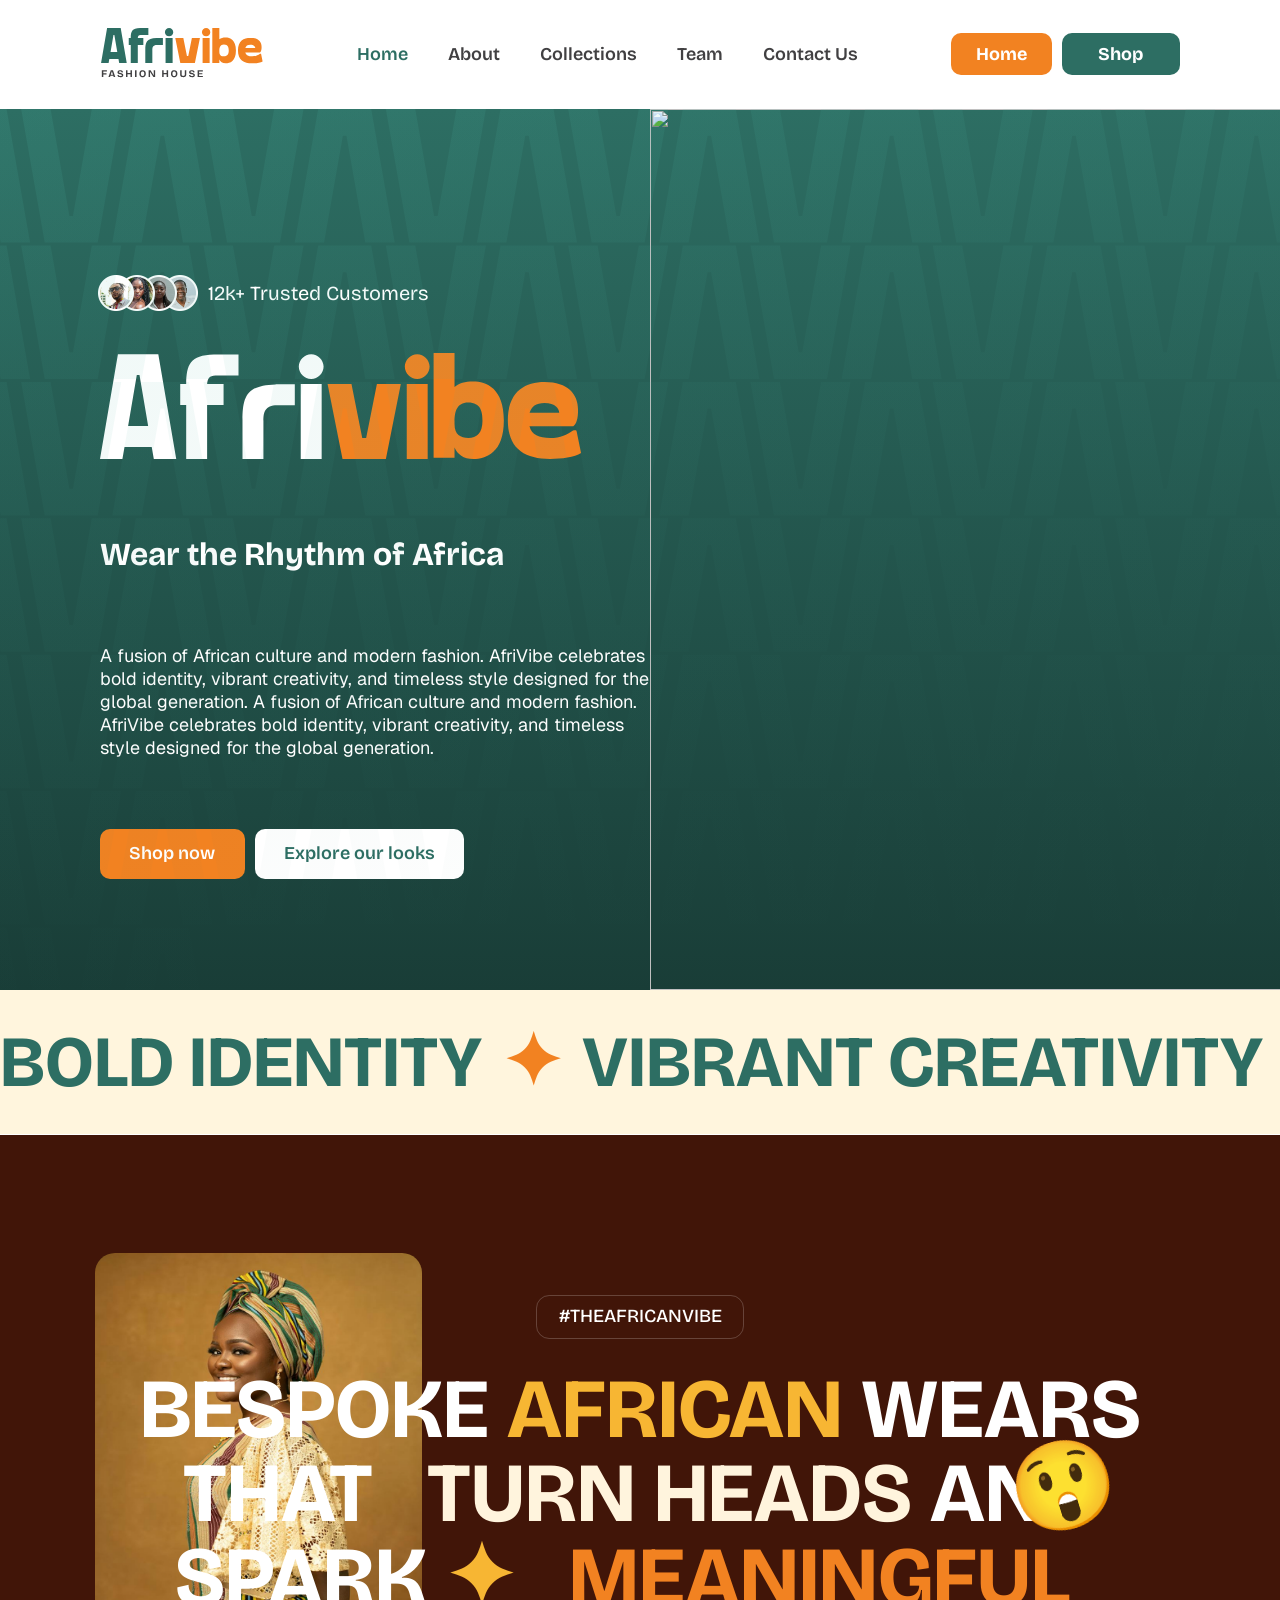
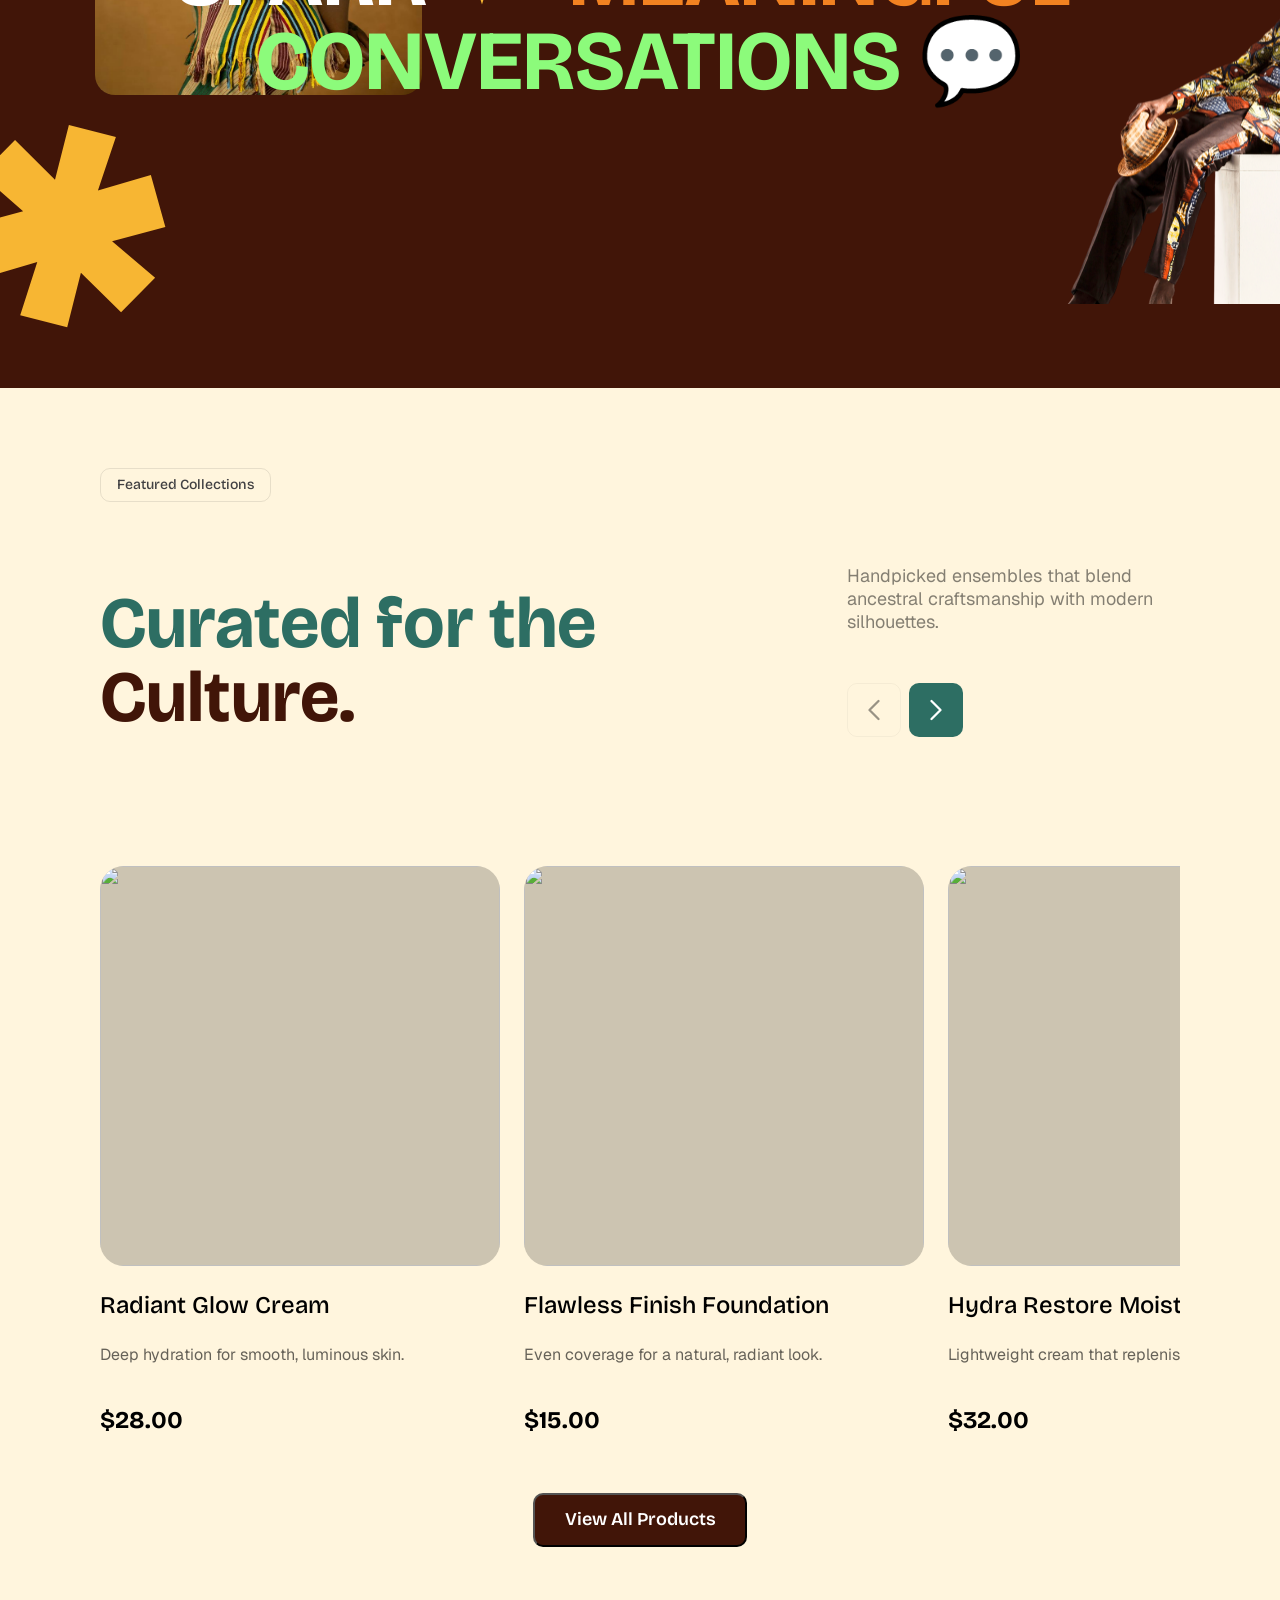
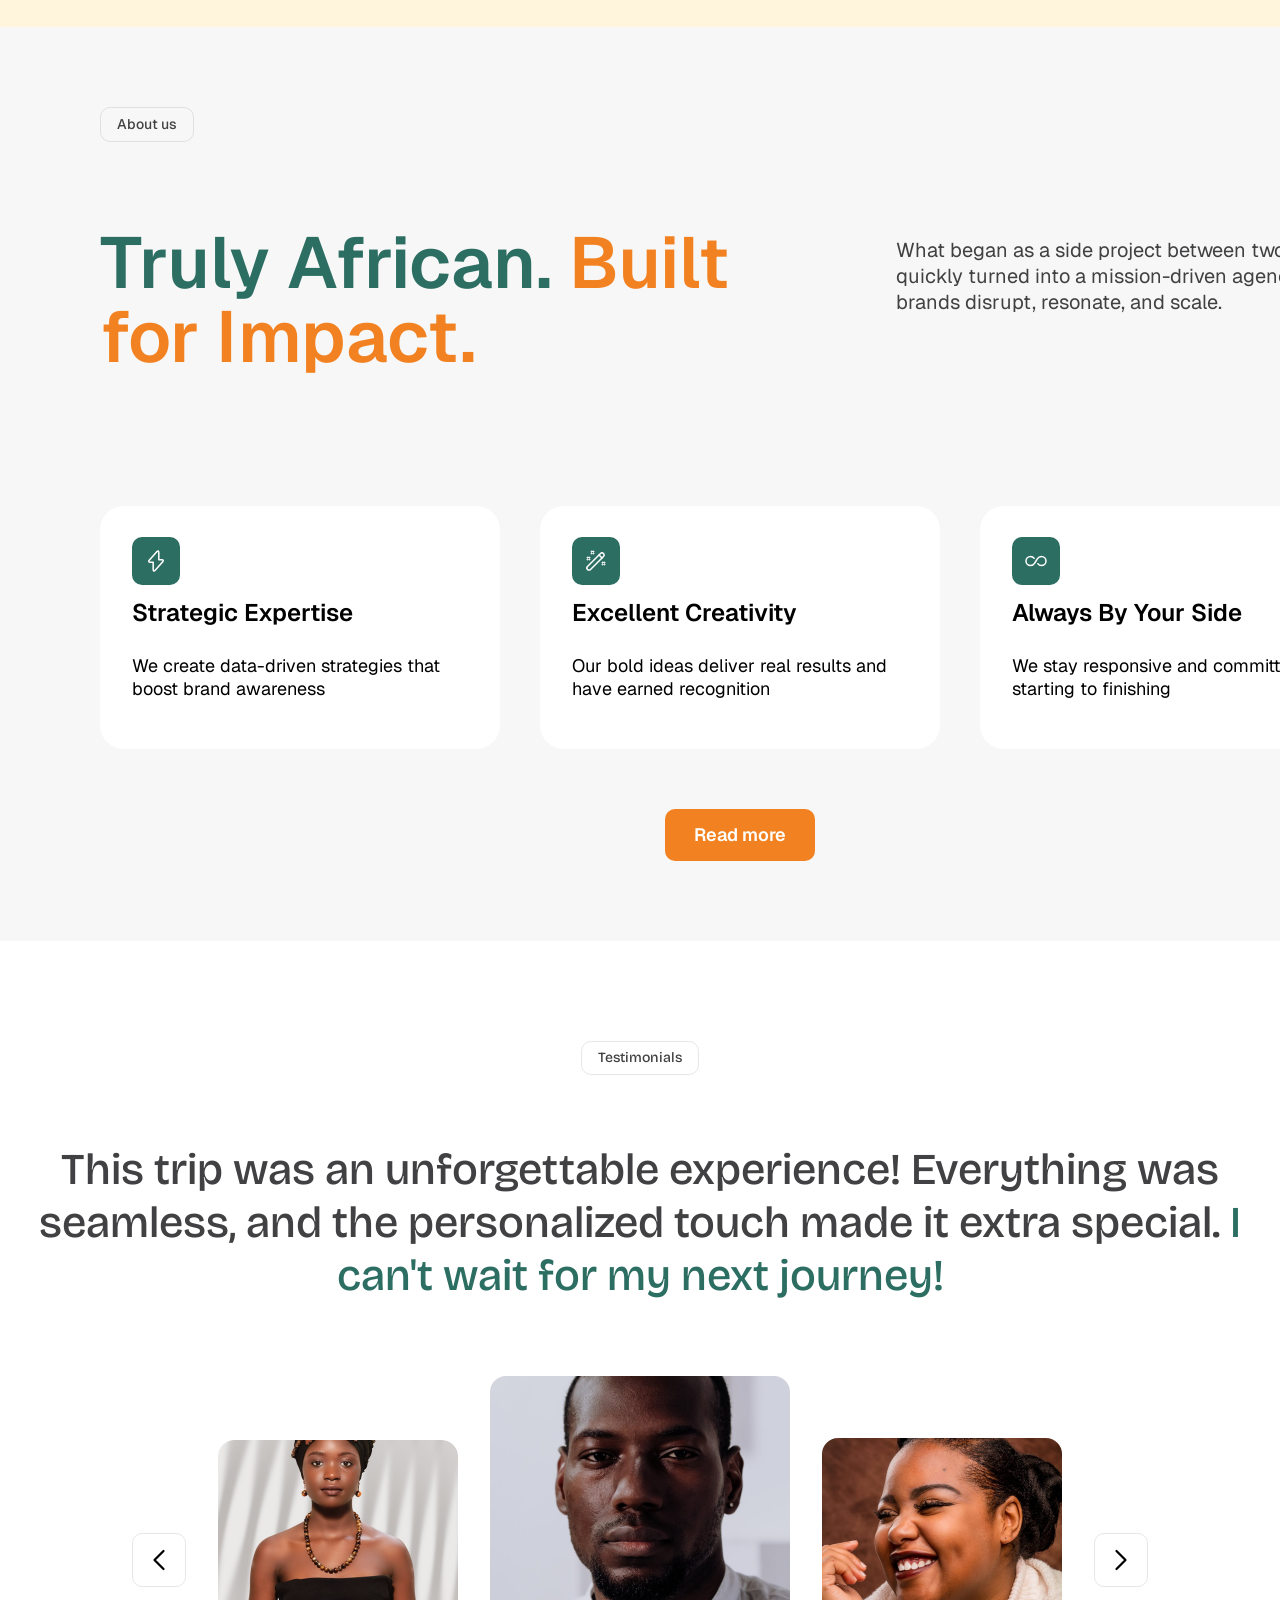
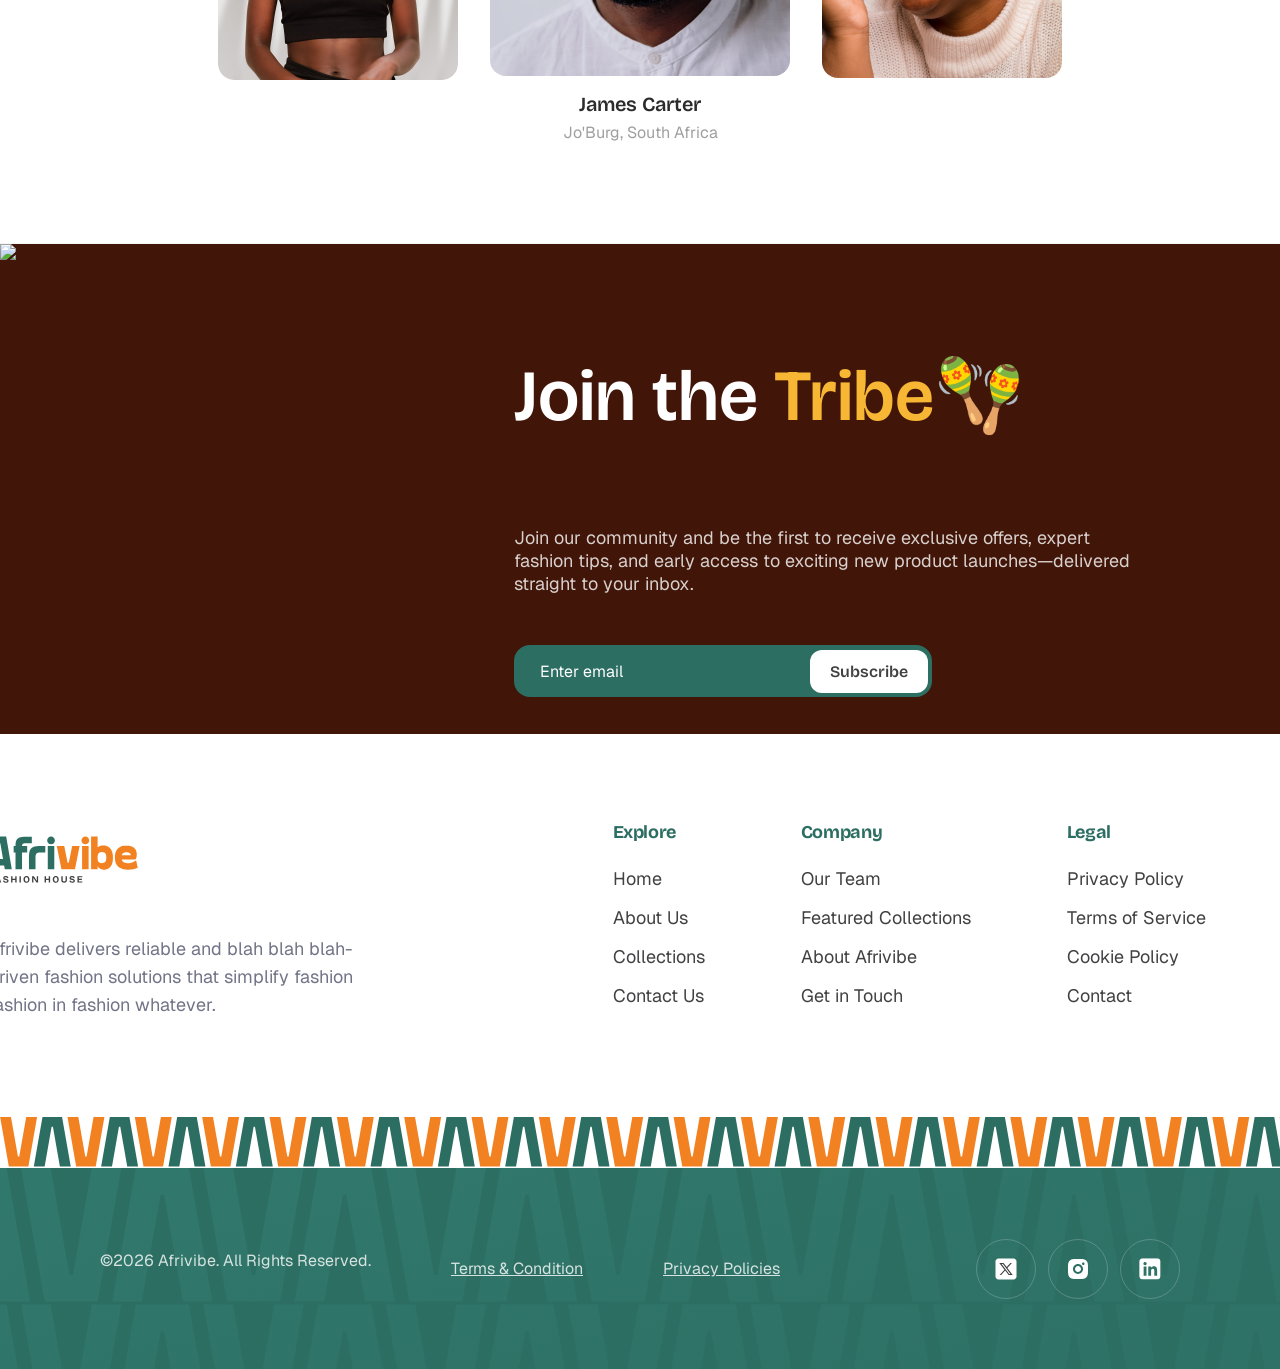
==== index.html @ 6e006c25 "rename Homepage.html to index.html to avoid deployement conflict" ====
<!doctype html>
<html lang="en">
  <head>
    <meta name="viewport" content="width=device-width, initial-scale=1" />
    <meta charset="utf-8" />
    <link rel="stylesheet" href="index.css" />
    <link rel="stylesheet" href="variables.css" />
    <link rel="stylesheet" href="navbar.css" />
    <link rel="stylesheet" href="marquee.css" />
    <link rel="stylesheet" href="footer.css" />

    <link rel="preconnect" href="https://fonts.googleapis.com" />
    <link rel="preconnect" href="https://fonts.gstatic.com" crossorigin />
    <link
      href="https://fonts.googleapis.com/css2?family=Bricolage+Grotesque:opsz,wght@12..96,200..800&family=Geist:wght@100..900&display=swap"
      rel="stylesheet"
    />
  </head>
  <body>
    <header class="navbar" role="banner">
      <nav class="navbar__frame" aria-label="Main navigation">
        <a href="./index.html" aria-label="Afrivibe Fashion House - Home">
          <img
            class="navbar__logo"
            src="./Assets/logo-nav.svg"
            alt="Afrivibe Fashion House logo"
          />
        </a>
        <ul class="navbar__nav-list" role="list">
          <li class="navbar__nav-item">
            <a href="./index.html" class="nav-link--active" aria-current="page"
              >Home</a
            >
          </li>
          <li class="navbar__nav-item">
            <a href="./About.html" class="nav-link">About</a>
          </li>
          <li class="navbar__nav-item">
            <a href="./collections.html" class="nav-link">Collections</a>
          </li>
          <li class="navbar__nav-item">
            <a href="./team.html" class="nav-link">Team</a>
          </li>
          <li class="navbar__nav-item">
            <a href="./contact.html" class="nav-link">Contact Us</a>
          </li>
        </ul>
        <div class="navbar__cta-group">
          <a
            href="./index.html"
            class="button button--primary"
            aria-label="Go to Home"
          >
            Home
          </a>
          <a
            href="./collections.html"
            class="button button--secondary"
            aria-label="Go to Shop"
          >
            Shop
          </a>
        </div>
      </nav>
    </header>

    <!-- Hero Section -->

    <div class="hero-section">
      <div class="hero-info-group">
        <div class="hero-text">
          <div class="hero-heading-wrapper">
            <div class="trust-tag">
              <div class="trust-images">
                <img class="trust-badge__avatar" src="Assets/image4.png" />
                <img class="trust-badge__avatar" src="Assets/image3.png" />
                <img class="trust-badge__avatar" src="Assets/image2.png" />
                <img class="trust-badge__avatar" src="Assets/image1.png" />
              </div>
              <div class="trust-copy">12k+ Trusted Customers</div>
            </div>
            <img class="heading" src="Assets/Heading-vector-text.svg" />
            <p class="subheading">Wear the Rhythm of Africa</p>
          </div>
          <p class="paragraph-text">
            A fusion of African culture and modern fashion. AfriVibe celebrates
            bold identity, vibrant creativity, and timeless style designed for
            the global generation. A fusion of African culture and modern
            fashion. AfriVibe celebrates bold identity, vibrant creativity, and
            timeless style designed for the global generation.
          </p>
        </div>
        <div class="hero-cta">
          <a href="./collections.html" class="button--primary">
            <div class="button__text">Shop now</div>
          </a>
          <a href="./collections.html" class="button--outline">
            <div class="button__text--secondary">Explore our looks</div>
          </a>
        </div>
      </div>
      <img class="hero-image" src="Assets/hero-image.png" />
      <img class="header-pattern" src="Assets/header-pattern.svg" />
    </div>

    <!-- Marquee -->

    <marquee scrollamount="0" class="marquee-container">
      <div class="scrolling-wrapper">
        <div class="text-group">
          <span>BOLD IDENTITY</span> <span class="star">✦</span>
          <span>VIBRANT CREATIVITY</span> <span class="star">✦</span>
          <span>TIMELESS STYLE</span> <span class="star">✦</span>
          <span>AFRICAN ROOTS</span> <span class="star">✦</span>
          <span>GLOBAL VISION</span> <span class="star">✦</span>
          <span>BOLD IDENTITY</span> <span class="star">✦</span>
          <span>VIBRANT CREATIVITY</span> <span class="star">✦</span>
          <span>TIMELESS STYLE</span> <span class="star">✦</span>
        </div>

        <div class="text-group" aria-hidden="true">
          <span>BOLD IDENTITY</span> <span class="star">✦</span>
          <span>VIBRANT CREATIVITY</span> <span class="star">✦</span>
          <span>TIMELESS STYLE</span> <span class="star">✦</span>
          <span>AFRICAN ROOTS</span> <span class="star">✦</span>
          <span>GLOBAL VISION</span> <span class="star">✦</span>
          <span>BOLD IDENTITY</span> <span class="star">✦</span>
          <span>VIBRANT CREATIVITY</span> <span class="star">✦</span>
          <span>TIMELESS STYLE</span> <span class="star">✦</span>
        </div>
      </div>
    </marquee>

    <!-- Highlight section -->

    <div class="highlight">
      <div class="highlight__featured-image">
        <img src="Assets/Frame 2147228525.png" />
      </div>
      <div class="highlight__tag">
        <div class="highlight__tag-text">#THEAFRICANVIBE</div>
      </div>
      <div class="highlight__content-wrapper">
        <div class="highlight__frame">
          <p class="bespoke-african">
            <span class="text-accent--default">BESPOKE </span>
            <span class="text-accent--gold">AFRICAN</span>
            <span class="text-accent--default"> WEARS THAT</span>
            <span class="text-accent--orange">&nbsp;</span>
            <span class="text-accent--cream">TURN HEADS</span>
            <span class="text-accent--default"> AND SPARK </span>
            <span class="text-accent--gold">✦</span>
            <span class="text-accent--default">&nbsp;</span>
            <span class="text-accent--orange">MEANINGFUL</span>
            <span class="text-accent--default">&nbsp;</span>
            <span class="text-accent--green">CONVERSATIONS</span>
            <span class="text-accent--default">💬</span>
          </p>
        </div>
      </div>
      <div class="wow-emoji">😲</div>
      <img class="man-reclining" src="Assets/man_reclining.png" />
      <div class="large-star">*</div>
    </div>

    <!-- featured section -->

    <div class="featured" id="featured__section">
      <div class="featured__header">
        <div class="featured__header-content">
          <div class="featured__tag">
            <div class="featured__tag-text">Featured Collections</div>
          </div>
          <p class="featured__heading">
            <span class="text-accent--default">Curated for the </span>
            <span class="text-accent--brown">Culture.</span>
          </p>
        </div>
        <div class="featured__sidebar">
          <p class="featured__description">
            Handpicked ensembles that blend ancestral craftsmanship with modern
            silhouettes.
          </p>
          <div class="carousel-controls">
            <button class="carousel-button">
              <svg
                class="carousel-button__icon"
                width="36"
                height="36"
                fill="none"
                xmlns="http://www.w3.org/2000/svg"
              >
                <path
                  d="M22.5 27l-9-9 9-9"
                  stroke="#fff"
                  stroke-width="2.25"
                  stroke-linecap="round"
                  stroke-linejoin="round"
                />
              </svg>
            </button>
            <button class="carousel-button next-arrow__button">
              <svg
                class="carousel-button__icon next-arrow__icon"
                width="36"
                height="36"
                fill="none"
                xmlns="http://www.w3.org/2000/svg"
              >
                <path
                  d="M22.5 27l-9-9 9-9"
                  stroke="#fff"
                  stroke-width="2.25"
                  stroke-linecap="round"
                  stroke-linejoin="round"
                />
              </svg>
            </button>
          </div>
        </div>
      </div>
      <div class="products-wrapper">
        <div class="product-card">
          <div class="product-card__image">
            <img src="Assets/Frame 2147228524.png" alt="" />
          </div>
          <div class="product-card__details">
            <div class="product-card__info">
              <div class="product-card__title">Radiant Glow Cream</div>
              <p class="product-card__description">
                Deep hydration for smooth, luminous skin.
              </p>
            </div>
            <div class="product-card__price">$28.00</div>
          </div>
        </div>
        <div class="product-card">
          <div class="product-card__image">
            <img src="Assets/Screenshot 2026-02-24 225640 1.png" alt="" />
          </div>
          <div class="product-card__details">
            <div class="product-card__info">
              <div class="product-card__title">Flawless Finish Foundation</div>
              <p class="product-card__description">
                Even coverage for a natural, radiant look.
              </p>
            </div>
            <div class="product-card__price">$15.00</div>
          </div>
        </div>
        <div class="product-card">
          <div class="product-card__image">
            <img src="Assets/Screenshot 2025-11-18 071445 1.png" alt="" />
          </div>
          <div class="product-card__details">
            <div class="product-card__info">
              <div class="product-card__title">Hydra Restore Moisturizer</div>
              <p class="product-card__description">
                Lightweight cream that replenishes and soothes skin.
              </p>
            </div>
            <div class="product-card__price">$32.00</div>
          </div>
        </div>
        <div class="product-card">
          <div class="product-card__image">
            <img src="Assets/Frame 2147228521.png" alt="" />
          </div>
          <div class="product-card__details">
            <div class="product-card__info">
              <div class="product-card__title">Revive Radiance Serum</div>
              <p class="product-card__description">
                Powerful formula to brighten and restore glow.
              </p>
            </div>
            <div class="product-card__price">$48.00</div>
          </div>
        </div>
        <div class="product-card">
          <div class="product-card__image">
            <img src="Assets/Frame 2147228522.png" alt="" />
          </div>
          <div class="product-card__details">
            <div class="product-card__info">
              <div class="product-card__title">Revive Radiance Serum</div>
              <p class="product-card__description">
                Powerful formula to brighten and restore glow.
              </p>
            </div>
            <div class="product-card__price">$48.00</div>
          </div>
        </div>
      </div>
      <button class="button--view-all">
        <div class="button__text--view-all">View All Products</div>
      </button>
    </div>

    <!-- About us section -->

    <div class="about">
      <div class="about__container">
        <div class="about__header">
          <div class="about__header-wrapper">
            <div class="about__tag">
              <div class="about__tag-text">About us</div>
            </div>
            <p class="about__heading">
              <span class="text-accent--default">Truly African. </span>
              <span class="text-accent--highlight">Built for Impact.</span>
            </p>
          </div>
          <p class="about__description">
            What began as a side project between two creatives quickly turned
            into a mission-driven agency helping brands disrupt, resonate, and
            scale.
          </p>
        </div>
        <div class="features-grid">
          <div class="feature-card">
            <div class="feature-card__content">
              <div class="feature-card__header">
                <div class="feature-card__icon-box">
                  <img class="feature-card__icon" src="Assets/flash.svg" />
                </div>
                <div class="feature-card__title">Strategic Expertise</div>
              </div>
              <p class="feature-card__description">
                We create data-driven strategies that boost brand awareness
              </p>
            </div>
          </div>
          <div class="feature-card">
            <div class="feature-card__content">
              <div class="feature-card__header">
                <div class="feature-card__icon-box">
                  <img class="feature-card__icon" src="Assets/magicpen.svg" />
                </div>
                <div class="feature-card__title">Excellent Creativity</div>
              </div>
              <p class="feature-card__description">
                Our bold ideas deliver real results and have earned recognition
              </p>
            </div>
          </div>
          <div class="feature-card">
            <div class="feature-card__content">
              <div class="feature-card__header">
                <div class="feature-card__icon-box">
                  <img class="feature-card__icon" src="Assets/unlimited.svg" />
                </div>
                <div class="feature-card__title">Always By Your Side</div>
              </div>
              <p class="feature-card__description">
                We stay responsive and committed from starting to finishing
              </p>
            </div>
          </div>
        </div>
        <a href="./About.html" class="button--read-more">
          <div class="button__text--read-more">Read more</div>
        </a>
      </div>
    </div>

    <!-- Testimonial section -->

    <div class="testimonial">
      <div class="testimonial__header">
        <div class="testimonial__header-content">
          <div class="testimonial__tag">
            <div class="testimonial__tag-text">Testimonials</div>
          </div>
          <p class="testimonial__quote">
            <span class="text-accent--default"
              >This trip was an unforgettable experience! Everything was
              seamless, and the personalized touch made it extra special.
            </span>
            <span class="text-accent--primary"
              >I can’t wait for my next journey!</span
            >
          </p>
        </div>
      </div>
      <div class="testimonial__carousel">
        <button class="carousel-button">
          <svg
            class="testimonial-carousel--button__icon"
            width="36"
            height="36"
            fill="none"
            xmlns="http://www.w3.org/2000/svg"
          >
            <path
              d="M22.5 27l-9-9 9-9"
              stroke="#000"
              stroke-width="2.25"
              stroke-linecap="round"
              stroke-linejoin="round"
            />
          </svg>
        </button>

        <div class="testimonial__avatar testimonial__slide--prev">
          <img
            class="testimonial__avatar"
            src="Assets/previous-testimonial.png"
            alt=""
          />
        </div>

        <div class="current__testimonial--slide">
          <div class="current__testimonial">
            <img src="Assets/image.png" alt="" class="testimonial__avatar" />
          </div>
          <div class="testimonial__name-wrapper">
            <div class="testimonial__name-content">
              <div class="testimonial__name">James Carter</div>
            </div>
            <div class="testimonial__location">Jo'Burg, South Africa</div>
          </div>
        </div>

        <div class="testimonial__slide--next">
          <img
            class="testimonial__avatar"
            src="Assets/next-testimonial.png"
            alt=""
          />
        </div>

        <button class="carousel-button">
          <svg
            class="testimonial-carousel--button__icon next-arrow__icon"
            width="36"
            height="36"
            fill="none"
            xmlns="http://www.w3.org/2000/svg"
          >
            <path
              d="M22.5 27l-9-9 9-9"
              stroke="#000"
              stroke-width="2.25"
              stroke-linecap="round"
              stroke-linejoin="round"
            />
          </svg>
        </button>
      </div>
    </div>

    <!-- Newsletter subscription -->

    <div class="newsletter">
      <img class="pexels-photo-by" src="/Assets/african print.png" />
      <div class="newsletter__container">
        <p class="newsletter__heading">
          <span class="text-accent--white">Join the </span>
          <span class="text-accent--gold">&nbsp;Tribe</span>
          <span class="tribe-emoji">🪇</span>
        </p>
        <div class="newsletter__form">
          <p class="newsletter__description">
            Join our community and be the first to receive exclusive offers,
            expert fashion tips, and early access to exciting new product
            launches—delivered straight to your inbox.
          </p>
          <div class="newsletter__email-input">
            <input
              type="email"
              name=""
              id="newsletter-input"
              placeholder="Enter email"
            />
            <button class="button--submit" type="submit">Subscribe</button>
          </div>
        </div>
      </div>
    </div>

    <!-- Footer -->

    <footer class="footer">
      <div class="footer__container">
        <div class="footer__main">
          <div class="footer__about">
            <img class="footer__logo" src="/Assets/logo-nav.svg" />
            <p class="footer__description">
              Afrivibe delivers reliable and blah blah blah-driven fashion
              solutions that simplify fashion fashion in fashion whatever.
            </p>
          </div>
          <div class="footer__nav">
            <div class="footer__nav-section">
              <div class="footer__heading">Explore</div>
              <div class="footer__links-group">
                <a href="./index.html" class="footer__link">Home</a>
                <a href="./About.html" class="footer__link">About Us</a>
                <a href="#featured__section" class="footer__link"
                  >Collections</a
                >
                <a href="./contact.html" class="footer__link">Contact Us</a>
              </div>
            </div>
            <div class="footer__nav-section">
              <div class="footer__heading">Company</div>
              <div class="footer__links-group">
                <a href="./team.html" class="footer__link">Our Team</a>
                <a href="#featured__section" class="footer__link"
                  >Featured Collections</a
                >
                <a href="./About.html" class="footer__link">About Afrivibe</a>
                <a href="./contact.html" class="footer__link">Get in Touch</a>
              </div>
            </div>
            <div class="footer__nav-section">
              <div class="footer__heading">Legal</div>
              <div class="footer__links-group">
                <a href="#" class="footer__link">Privacy Policy</a>
                <a href="#" class="footer__link">Terms of Service</a>
                <a href="#" class="footer__link">Cookie Policy</a>
                <a href="#" class="footer__link">Contact</a>
              </div>
            </div>
          </div>
        </div>
        <div class="footer__sub-content">
          <div class="footer__pattern-wrapper">
            <img class="footer__pattern" src="Assets/pattern-filled.svg" />
          </div>
          <div class="footer__copyright">
            <div class="footer__copyright-content">
              <p class="footer__copyright-text">
                ©2026 Afrivibe. All Rights Reserved.
              </p>
              <a href="#" class="footer__legal-link">Terms &amp; Condition</a>
              <a href="#" class="footer__legal-link">Privacy Policies</a>
            </div>
            <div class="footer__socials">
              <a
                href="https://twitter.com"
                class="footer__social-button"
                aria-label="Visit our Twitter"
              >
                <img class="footer__social-icon" src="/Assets/twitter.svg" />
              </a>
              <a
                href="https://instagram.com"
                class="footer__social-button"
                aria-label="Visit our Instagram"
              >
                <img
                  class="footer__social-icon"
                  src="Assets/instagram-fill.svg"
                />
              </a>
              <a
                href="https://linkedin.com"
                class="footer__social-button"
                aria-label="Visit our LinkedIn"
              >
                <img class="footer__social-icon" src="Assets/Linkedin.svg" />
              </a>
            </div>
          </div>
        </div>
      </div>
    </footer>
    <script src="script.js"></script>
  </body>
</html>
---- index.css ----
@import url("https://cdnjs.cloudflare.com/ajax/libs/meyer-reset/2.0/reset.min.css");
@import url(variables.css);

* {
  -webkit-font-smoothing: antialiased;
  box-sizing: border-box;
}

html,
body {
  margin: 0px;
  height: 100%;
}

button {
  cursor: pointer;
  opacity: 1;
  transition: opacity 0.3s ease;
}

button:hover {
  opacity: 0.7;
}

button:focus-visible {
  outline: 2px solid #4a90e2 !important;
  outline: -webkit-focus-ring-color auto 5px !important;
}

a {
  text-decoration: none;
  cursor: pointer;
}

.hero-section {
  display: flex;
  flex-direction: column;
  height: 882px;
  align-items: flex-start;
  gap: 10px;
  padding: 168px 787px 168px 100px;
  position: relative;
  background: linear-gradient(
    180deg,
    rgba(45, 110, 99, 1) 0%,
    rgba(25, 61, 55, 1) 100%
  );
}

.hero-section .hero-info-group {
  display: inline-flex;
  flex-direction: column;
  align-items: flex-start;
  gap: 48px;
  position: relative;
  flex: 0 0 auto;
}

.hero-section .hero-text {
  display: flex;
  flex-direction: column;
  align-items: flex-start;
  gap: 20px;
  position: relative;
  align-self: stretch;
  width: 100%;
  flex: 0 0 auto;
}

.hero-section .hero-heading-wrapper {
  display: flex;
  flex-direction: column;
  align-items: flex-start;
  gap: 44px;
  position: relative;
  align-self: stretch;
  width: 100%;
  flex: 0 0 auto;
}

.hero-section .trust-tag {
  display: inline-flex;
  align-items: center;
  justify-content: center;
  gap: 12px;
  position: relative;
  flex: 0 0 auto;
}

.hero-section .trust-images {
  position: relative;
  width: 96px;
  height: 32px;
}

.hero-section .trust-badge__avatar {
  position: absolute;
  top: -2px;
  left: 62px;
  width: 36px;
  height: 36px;
  object-fit: cover;
}

.hero-section .trust-badge__avatar:nth-of-type(2) {
  left: 41px;
}

.hero-section .trust-badge__avatar:nth-of-type(3) {
  left: 19px;
}

.hero-section .trust-badge__avatar:nth-of-type(4) {
  left: -2px;
}

.hero-section .trust-copy {
  position: relative;
  display: flex;
  align-items: center;
  width: fit-content;
  font-family: "Bricolage Grotesque", Helvetica;
  font-weight: 400;
  color: var(--variable-collection-white);
  font-size: 20px;
  letter-spacing: 0;
  line-height: normal;
  white-space: nowrap;
}

.hero-section .heading {
  position: relative;
  width: 482.05px;
  height: 105.98px;
}

.hero-section .subheading {
  position: relative;
  width: 652px;
  margin-right: -97.00px;
  font-family: "Bricolage Grotesque", Helvetica;
  font-weight: 700;
  color: #ffffff;
  font-size: 32px;
  letter-spacing: 0;
  line-height: normal;
}

.hero-section .paragraph-text {
  position: relative;
  width: 555px;
  height: 119px;
  font-family: "Geist", Helvetica;
  font-weight: 400;
  color: #ffffff;
  font-size: 18px;
  letter-spacing: 0;
  line-height: normal;
}

.hero-section .hero-cta {
  display: inline-flex;
  align-items: center;
  gap: 10px;
  position: relative;
  flex: 0 0 auto;
}

.hero-section .button--primary {
  all: unset;
  box-sizing: border-box;
  display: inline-flex;
  align-items: center;
  justify-content: center;
  gap: 7.32px;
  padding: 14.63px 29.27px;
  position: relative;
  flex: 0 0 auto;
  background-color: var(--variable-collection-orange);
  border-radius: 10px;
}

.hero-section .button__text {
  position: relative;
  width: fit-content;
  margin-top: -1.46px;
  font-family: "Bricolage Grotesque", Helvetica;
  font-weight: 600;
  color: #ffffff;
  font-size: 18px;
  letter-spacing: 0;
  line-height: normal;
}

.hero-section .button--outline {
  all: unset;
  box-sizing: border-box;
  display: inline-flex;
  min-width: 172.68px;
  align-items: center;
  justify-content: center;
  gap: 7.32px;
  padding: 14.63px 29.27px;
  position: relative;
  flex: 0 0 auto;
  background-color: var(--variable-collection-white);
  border-radius: 10px;
}

.hero-section .button__text--secondary {
  position: relative;
  width: fit-content;
  margin-top: -1.46px;
  font-family: "Bricolage Grotesque", Helvetica;
  font-weight: 600;
  color: var(--variable-collection-green);
  font-size: 18px;
  letter-spacing: 0;
  line-height: normal;
}

.hero-section .hero-image {
  position: absolute;
  top: 0;
  left: 650px;
  width: 862px;
  height: 881px;
  object-fit: cover;
}

.hero-section .header-pattern {
  position: absolute;
  top: 0;
  left: 0;
  width: 1512px;
  height: 882px;
}

.highlight {
  display: flex;
  flex-direction: column;
  align-items: center;
  gap: 30px;
  padding: 160px 100px 200px;
  position: relative;
  background-color: var(--variable-collection-brown);
  overflow: hidden;
}

.highlight__featured-image {
  position: absolute;
  top: calc(50.00% - 308px);
  left: 95px;
  width: 327px;
  height: 442px;
  border-radius: 20px;
  aspect-ratio: 0.74;
  background: linear-gradient(
    0deg,
    rgba(0, 0, 0, 0.2) 0%,
    rgba(0, 0, 0, 0.2) 100%
  );
}

.highlight__featured-image img {
  width: inherit;
  height: inherit;
  border-radius: inherit;
}

.highlight__tag {
  display: inline-flex;
  align-items: center;
  justify-content: center;
  gap: 13.24px;
  padding: 10.59px 21.18px;
  position: relative;
  flex: 0 0 auto;
  border-radius: 13.24px;
  overflow: hidden;
  border: 1.32px solid;
  border-color: #ffffff33;
}

.highlight__tag-text {
  position: relative;
  width: fit-content;
  margin-top: -1.32px;
  font-family: "Bricolage Grotesque", Helvetica;
  font-weight: 500;
  color: var(--variable-collection-white);
  font-size: 18.5px;
  letter-spacing: 0;
  line-height: normal;
  white-space: nowrap;
}

.highlight__content-wrapper {
  display: flex;
  width: 1070px;
  align-items: center;
  justify-content: space-around;
  gap: 283.41px;
  position: relative;
  flex: 0 0 auto;
}

.highlight__frame {
  display: flex;
  flex-direction: column;
  align-items: center;
  justify-content: center;
  gap: 10.63px;
  position: relative;
  flex: 1;
  flex-grow: 1;
}

.highlight .bespoke-african {
  position: relative;
  width: 1120px;
  margin-top: -0.89px;
  margin-left: -25.00px;
  margin-right: -25.00px;
  font-family: "Bricolage Grotesque", Helvetica;
  font-weight: 700;
  color: var(--variable-collection-golden-yellow);
  font-size: 84px;
  text-align: center;
  letter-spacing: 0;
  line-height: 84px;
}

.highlight .text-accent--default {
  color: #ffffff;
}

.highlight .text-accent--gold {
  color: #f7b633;
}

.highlight .text-accent--orange {
  color: #f28221;
}

.highlight .text-accent--cream {
  color: #fff4dd;
}

.highlight .text-accent--green {
  color: #8cfb7b;
}

.highlight .wow-emoji {
  position: absolute;
  top: 308px;
  left: 1009px;
  transform: rotate(-16.92deg);
  font-family: "Geist", Helvetica;
  font-weight: 700;
  color: var(--variable-collection-golden-yellow);
  font-size: 86.8px;
  text-align: center;
  letter-spacing: 0;
  line-height: 86.8px;
  white-space: nowrap;
}

.highlight .man-reclining {
  position: absolute;
  top: 306px;
  left: 998px;
  width: 446px;
  height: 463px;
  aspect-ratio: 0.84;
  object-fit: cover;
}

.highlight .large-star {
  position: absolute;
  top: 519px;
  left: -19px;
  transform: rotate(-15.57deg);
  font-family: "Geist", Helvetica;
  font-weight: 700;
  color: var(--variable-collection-golden-yellow);
  font-size: 540.1px;
  text-align: center;
  letter-spacing: 0;
  line-height: 540.1px;
  white-space: nowrap;
}

.featured {
  display: flex;
  flex-direction: column;
  align-items: center;
  gap: 57px;
  padding: 80px 100px;
  position: relative;
  background-color: var(--variable-collection-cream);
}

.featured__header {
  display: flex;
  align-items: center;
  justify-content: space-between;
  position: relative;
  align-self: stretch;
  width: 100%;
  flex: 0 0 auto;
}

.featured__header-content {
  display: flex;
  flex-direction: column;
  width: 514px;
  align-items: flex-start;
  gap: 12px;
  position: relative;
}

.featured__tag {
  display: inline-flex;
  align-items: center;
  justify-content: center;
  gap: 10px;
  padding: 8px 16px;
  position: relative;
  flex: 0 0 auto;
  border-radius: 10px;
  overflow: hidden;
  border: 1px solid;
  border-color: var(--black-stroke-regular-caption);
}

.featured__tag-text {
  position: relative;
  width: fit-content;
  margin-top: -1.00px;
  font-family: "Bricolage Grotesque", Helvetica;
  font-weight: 500;
  color: var(--variable-collection-charcoal);
  font-size: 14px;
  letter-spacing: 0;
  line-height: normal;
}

.featured__heading {
  position: relative;
  align-self: stretch;
  height: 151px;
  font-family: "Bricolage Grotesque", Helvetica;
  font-weight: 700;
  color: var(--variable-collection-green);
  font-size: 72px;
  letter-spacing: 0;
  line-height: 74px;
}

.featured__heading .text-accent--default {
  color: var(--variable-collection-green);
}

.featured__heading .text-accent--brown {
  color: var(--variable-collection-brown);
}

.featured__sidebar {
  display: flex;
  flex-direction: column;
  width: 333px;
  height: 197px;
  align-items: flex-start;
  justify-content: flex-end;
  gap: 32px;
  position: relative;
}

.featured__description {
  position: relative;
  align-self: stretch;
  opacity: 0.8;
  font-family: "Geist", Helvetica;
  font-weight: 400;
  color: var(--black-sec-text);
  font-size: 18px;
  letter-spacing: 0;
  line-height: normal;
}

.carousel-controls {
  display: inline-flex;
  align-items: center;
  gap: 8px;
}

.carousel-controls .next-arrow__button {
  background-color: var(--variable-collection-green);
}

.next-arrow__icon {
  transform: rotate(-180deg);
}


.featured .products-wrapper {
  display: flex;
  align-items: center;
  gap: 24px;
  position: relative;
  align-self: stretch;
  width: 100%;
  flex: 0 0 auto;
  overflow-x: scroll;
}

.featured .products-wrapper::-webkit-scrollbar {
  width: 0;
  display: none;
}

.featured .product-card {
  display: flex;
  flex-direction: column;
  width: 400px;
  height: max-content;
  align-items: flex-start;
  gap: 24px;
  position: relative;
}

.product-card__image {
  position: relative;
  align-self: stretch;
  width: 100%;
  height: 400px;
  border-radius: 24px;
  aspect-ratio: 1;
  background: linear-gradient(
    0deg,
    rgba(0, 0, 0, 0.2) 0%,
    rgba(0, 0, 0, 0.2) 100%
  );
  overflow: hidden;
}

.product-card__image img {
  width: 100%;
  height: 100%;
  object-fit: cover;
  border-radius: inherit;
}

.product-card__details {
  display: flex;
  flex-direction: column;
  align-items: flex-start;
  gap: 24px;
  position: relative;
  align-self: stretch;
  width: 100%;
  flex: 0 0 auto;
}

.product-card__info {
  display: flex;
  flex-direction: column;
  align-items: flex-start;
  gap: 8px;
  position: relative;
  align-self: stretch;
  width: 100%;
  flex: 0 0 auto;
}

.product-card__title {
  position: relative;
  display: flex;
  align-items: center;
  align-self: stretch;
  height: 32px;
  margin-top: -1.00px;
  font-family: "Bricolage Grotesque", Helvetica;
  font-weight: 500;
  color: var(--black);
  font-size: 24px;
  letter-spacing: 0;
  line-height: normal;
}

.product-card__description {
  position: relative;
  display: flex;
  align-items: center;
  align-self: stretch;
  height: 19px;
  font-family: "Geist", Helvetica;
  font-weight: 400;
  color: var(--black-sec-text);
  font-size: 16px;
  letter-spacing: 0;
  line-height: normal;
  white-space: nowrap;
}

.product-card__price {
  font-family: "Bricolage Grotesque", Helvetica;
  position: relative;
  display: flex;
  align-items: center;
  align-self: stretch;
  height: 32px;
  font-weight: 700;
  color: var(--black);
  font-size: 24px;
  letter-spacing: 0;
  line-height: normal;
}

.button--view-all {
  display: inline-flex;
  align-items: center;
  justify-content: center;
  gap: 7.32px;
  padding: 14.63px 29.27px;
  position: relative;
  flex: 0 0 auto;
  background-color: var(--variable-collection-brown);
  border-radius: 10px;
}

.button__text--view-all {
  position: relative;
  width: fit-content;
  margin-top: -1.46px;
  font-family: "Bricolage Grotesque", Helvetica;
  font-weight: 600;
  color: #ffffff;
  font-size: 18px;
  letter-spacing: 0;
  line-height: normal;
}

.about {
  display: flex;
  flex-direction: column;
  width: 1512px;
  align-items: flex-start;
  gap: 10px;
  padding: 80px 100px;
  position: relative;
  background-color: #f7f7f7;
}

.about__container {
  flex-direction: column;
  width: 1280px;
  align-items: center;
  justify-content: center;
  gap: 60px;
  display: flex;
  position: relative;
  flex: 0 0 auto;
}

.about__header {
  align-items: center;
  justify-content: space-between;
  align-self: stretch;
  width: 100%;
  display: flex;
  position: relative;
  flex: 0 0 auto;
}

.about__header-wrapper {
  display: flex;
  flex-direction: column;
  width: 686px;
  align-items: flex-start;
  gap: 12px;
  position: relative;
}

.about__tag {
  display: inline-flex;
  align-items: center;
  justify-content: center;
  gap: 10px;
  padding: 8px 16px;
  position: relative;
  flex: 0 0 auto;
  border-radius: 10px;
  overflow: hidden;
  border: 1px solid;
  border-color: var(--black-stroke-regular-caption);
}

.about__tag-text {
  position: relative;
  width: fit-content;
  margin-top: -1.00px;
  font-family: "Geist", Helvetica;
  font-weight: 500;
  color: var(--variable-collection-charcoal);
  font-size: 14px;
  letter-spacing: 0;
  line-height: normal;
}

.about__heading {
  position: relative;
  align-self: stretch;
  font-family: "Geist", Helvetica;
  font-weight: 600;
  color: transparent;
  font-size: 72px;
  letter-spacing: 0;
  line-height: 74px;
}

.about__heading .text-accent--default {
  color: #2d6e63;
}

.about__heading .text-accent--highlight {
  color: #f28221;
}

.about__description {
  position: relative;
  width: 484px;
  font-family: "Geist", Helvetica;
  font-weight: 400;
  color: var(--variable-collection-charcoal);
  font-size: 20px;
  letter-spacing: 0;
  line-height: normal;
}

.features-grid {
  display: flex;
  align-items: center;
  gap: 40px;
  position: relative;
  align-self: stretch;
  width: 100%;
  flex: 0 0 auto;
}

.feature-card {
  width: 400px;
  height: 243px;
  justify-content: center;
  gap: 32px;
  padding: 32px;
  background-color: #ffffff;
  border-radius: 24px;
  overflow: hidden;
  display: flex;
  flex-direction: column;
  align-items: flex-start;
  position: relative;
}

.feature-card__content {
  gap: 8px;
  align-self: stretch;
  width: 100%;
  flex: 0 0 auto;
  display: flex;
  flex-direction: column;
  align-items: flex-start;
  position: relative;
}

.feature-card__header {
  flex-direction: column;
  align-items: flex-start;
  justify-content: center;
  gap: 12px;
  align-self: stretch;
  width: 100%;
  display: flex;
  position: relative;
  flex: 0 0 auto;
}

.feature-card__icon-box {
  display: flex;
  width: 48px;
  height: 48px;
  align-items: center;
  gap: 10px;
  padding: 12px;
  position: relative;
  background-color: var(--variable-collection-green);
  border-radius: 10px;
}

.feature-card__icon {
  position: relative;
  width: 24px;
  height: 24px;
}

.feature-card__title {
  position: relative;
  width: fit-content;
  font-family: "Geist", Helvetica;
  font-weight: 600;
  color: var(--secondary-text-bg);
  font-size: 24px;
  letter-spacing: 0;
  line-height: normal;
}

.feature-card__description {
  position: relative;
  align-self: stretch;
  font-family: "Geist", Helvetica;
  font-weight: 400;
  color: var(--paragraph-text);
  font-size: 18px;
  letter-spacing: 0;
  line-height: normal;
}

.button__text--read-more {
  all: unset;
  display: inline-flex;
  align-items: center;
  justify-content: center;
  gap: 7.32px;
  padding: 14.63px 29.27px;
  position: relative;
  flex: 0 0 auto;
  background-color: var(--variable-collection-orange);
  border-radius: 10px;
  font-family: "Geist", Helvetica;
  font-weight: 600;
  color: #ffffff;
  font-size: 18px;
  letter-spacing: 0;
  line-height: normal;
}

.testimonial {
  display: flex;
  flex-direction: column;
  align-items: center;
  justify-content: center;
  gap: 30px;
  padding: 100px;
  position: relative;
  background-color: #ffffff;
  border-bottom-width: 1px;
  border-bottom-style: solid;
  border-color: #f5f5f5;
}

.testimonial__header {
  width: 1240px;
  justify-content: space-around;
  gap: 24px;
  flex: 0 0 auto;
  display: flex;
  align-items: center;
  position: relative;
}

.testimonial__header-content {
  flex-direction: column;
  gap: 24px;
  flex: 1;
  align-self: stretch;
  flex-grow: 1;
  display: flex;
  align-items: center;
  position: relative;
}

.testimonial__tag {
  display: inline-flex;
  align-items: center;
  justify-content: center;
  gap: 10px;
  padding: 8px 16px;
  position: relative;
  flex: 0 0 auto;
  border-radius: 10px;
  overflow: hidden;
  border: 1px solid;
  border-color: var(--black-stroke-regular-caption);
}

.testimonial__tag-text {
  position: relative;
  width: fit-content;
  margin-top: -1.00px;
  font-family: "Bricolage Grotesque", Helvetica;
  font-weight: 500;
  color: var(--variable-collection-charcoal);
  font-size: 14px;
  letter-spacing: 0;
  line-height: normal;
}

.testimonial__quote {
  position: relative;
  align-self: stretch;
  font-family: "Bricolage Grotesque", Helvetica;
  font-weight: 500;
  color: var(--variable-collection-charcoal);
  font-size: 44px;
  text-align: center;
  letter-spacing: 0;
  line-height: normal;
}

.testimonial__quote .text-accent--default {
  color: #414042;
}

.testimonial__quote .text-accent--primary {
  color: #2d6e63;
}

.testimonial__carousel {
  display: flex;
  width: 1240px;
  align-items: center;
  justify-content: center;
  gap: 32px;
  position: relative;
  flex: 0 0 auto;
}

.carousel-button {
  display: flex;
  width: 54px;
  height: 54px;
  align-items: center;
  justify-content: center;
  gap: 15px;
  border-radius: 10px;
  background-color: var(--variable-collection-green);
  border: none;
  position: relative;
  aspect-ratio: 1;
  cursor: pointer;
  transition: background-color 0.3s ease, opacity 0.3s ease;
}

.carousel-button__icon {
  position: relative;
  width: 36px;
  height: 36px;
  margin: auto;
  filter: brightness(1);
  transition: filter 0.3s ease;
}

/* Testimonial carousel buttons - always transparent with black border and icon */
.testimonial .carousel-button {
  background-color: transparent;
  border: 1.5px solid var(--black-stroke-regular-caption);
  cursor: pointer;
}

.testimonial-carousel--button__icon {
  position: relative;
  width: 36px;
  height: 36px;
  margin: auto;
}

.testimonial-carousel--button__icon path {
  stroke: #000;
}

.testimonial .previous-testimonial {
  width: 240px;
  height: 240px;
  border-radius: 16px;
  background-image: url(Assets/previous-testimonial.png);
  background-size: cover;
  background-position: 50% 50%;
  position: relative;
  aspect-ratio: 1;
}

.testimonial .current-testimonial {
  display: inline-flex;
  flex-direction: column;
  align-items: flex-start;
  gap: 12px;
  position: relative;
  flex: 0 0 auto;
}

.testimonial__name-wrapper {
  display: flex;
  flex-direction: column;
  align-items: center;
  justify-content: center;
  gap: 6px;
  position: relative;
  align-self: stretch;
  width: 100%;
  flex: 0 0 auto;
}

.testimonial__name-content {
  justify-content: space-around;
  gap: 6px;
  align-self: stretch;
  width: 100%;
  flex: 0 0 auto;
  display: flex;
  align-items: center;
  position: relative;
}

.testimonial__name {
  position: relative;
  width: fit-content;
  font-family: "Bricolage Grotesque", Helvetica;
  font-weight: 600;
  color: rgba(43, 43, 43, 1);
  font-size: 20px;
  letter-spacing: 0;
  line-height: normal;
}

.testimonial__location {
  position: relative;
  width: fit-content;
  opacity: 0.5;
  font-family: "Geist", Helvetica;
  font-weight: 400;
  color: var(--variable-collection-charcoal);
  font-size: 16px;
  text-align: center;
  letter-spacing: 0;
  line-height: normal;
  white-space: nowrap;
}

.testimonial__avatar {
  position: relative;
  border-radius: 16px;
  aspect-ratio: 1;
  object-fit: cover;
  background-position: 50% 50%;
}

.current__testimonial .testimonial__avatar {
  width: 300px;
  height: 300px;
}

.testimonial__slide--prev .testimonial__avatar, .testimonial__slide--next .testimonial__avatar {
  width: 240px;
  height: 240px;
}

.current__testimonial--slide {
  display: flex;
  flex-direction: column;
  justify-content: space-between;
  gap: 12px;
}

.newsletter {
  display: flex;
  height: 490px;
  align-items: center;
  gap: 50px;
  padding: 0px 100px 0px 0px;
  position: relative;
  background-color: var(--variable-collection-brown);
}

.newsletter .pexels-photo-by {
  position: relative;
  align-self: stretch;
  width: 500px;
  object-fit: cover;
}

.newsletter__container {
  display: flex;
  flex-direction: column;
  width: 719px;
  align-items: flex-start;
  gap: 16px;
  position: relative;
}

.newsletter__heading {
  position: relative;
  display: flex;
  align-items: center;
  align-self: stretch;
  font-family: "Bricolage Grotesque", Helvetica;
  font-weight: 600;
  color: var(--variable-collection-white);
  font-size: 72px;
  letter-spacing: 0;
  line-height: normal;
}

.newsletter__heading .text-accent--white {
  color: #ffffff;
}

.newsletter__heading .text-accent--gold {
  color: #f7b633;
}

.newsletter__form {
  display: flex;
  flex-direction: column;
  width: 631px;
  align-items: flex-start;
  gap: 32px;
  position: relative;
  flex: 0 0 auto;
}

.newsletter__description {
  align-self: stretch;
  margin-top: -1.00px;
  opacity: 0.8;
  font-family: "Geist", Helvetica;
  font-weight: 400;
  font-size: 18px;
  position: relative;
  color: var(--variable-collection-white);
  letter-spacing: 0;
  line-height: normal;
}

.newsletter__email-input {
  display: inline-flex;
  align-items: center;
  width: 418px;
  height: 52px;
  gap: auto;
  padding: 4px 4px 4px 24px;
  background-color: var(--variable-collection-green);
  border-radius: 16px;
}

.button--submit {
  all: unset;
  cursor: pointer;
  box-sizing: border-box;
  align-items: center;
  justify-content: center;
  margin-left: auto;
  font-family: "Bricolage Grotesque", Helvetica;
  font-weight: 600;
  font-size: 16px;
  padding: 12px 20px;
  position: relative;
  flex: 0 0 auto;
  background-color: white;
  color: var(--variable-collection-charcoal);
  border-radius: 12px;
}

#newsletter-input {
  background-color: var(--variable-collection-green);
  border: none;
  font-family: "Geist", Helvetica;
  font-weight: 400;
  font-size: 16px;
  width: 100%;
  height: 100%;
  color: white;
}

#newsletter-input::placeholder {
  color: white;
}

#newsletter-input:focus {
  outline: none;
}

.newsletter .caption-regular-semi {
  position: relative;
  display: flex;
  align-items: center;
  width: fit-content;
  margin-top: -1.00px;
  font-family: "Bricolage Grotesque", Helvetica;
  font-weight: 500;
  color: var(--variable-collection-charcoal);
  font-size: 16px;
  letter-spacing: 0;
  line-height: normal;
}

/* Testimonial carousel animations */
@keyframes smoothFadeIn {
  from {
    opacity: 0;
    transform: scale(0.98);
  }
  to {
    opacity: 1;
    transform: scale(1);
  }
}

@keyframes smoothFadeOut {
  from {
    opacity: 1;
    transform: scale(1);
  }
  to {
    opacity: 0;
    transform: scale(0.98);
  }
}

@keyframes slideInFromRight {
  from {
    opacity: 0;
    transform: translateX(20px);
  }
  to {
    opacity: 1;
    transform: translateX(0);
  }
}

@keyframes slideInFromLeft {
  from {
    opacity: 0;
    transform: translateX(-20px);
  }
  to {
    opacity: 1;
    transform: translateX(0);
  }
}

.testimonial__avatar.fade-out {
  animation: smoothFadeOut 0.5s cubic-bezier(0.4, 0, 1, 1) forwards;
}

.testimonial__avatar.fade-in {
  animation: smoothFadeIn 0.6s cubic-bezier(0, 0, 0.2, 1) forwards;
}

.testimonial__quote.slide-in {
  animation: slideInFromRight 0.5s cubic-bezier(0, 0, 0.2, 1) forwards;
}

.testimonial__quote.slide-out {
  animation: slideOut 0.4s cubic-bezier(0.4, 0, 1, 1) forwards;
}

@keyframes slideOut {
  from {
    opacity: 1;
    transform: translateX(0);
  }
  to {
    opacity: 0;
    transform: translateX(-20px);
  }
}

/* Image zoom hover animations */
@keyframes imageZoom {
  from {
    transform: scale(1);
  }
  to {
    transform: scale(1.08);
  }
}

.product-card__image img {
  width: 100%;
  height: 100%;
  object-fit: cover;
  border-radius: inherit;
  transition: transform 0.6s cubic-bezier(0.4, 0, 0.2, 1);
}

.product-card__image img:hover {
  transform: scale(1.08);
}

.testimonial__avatar {
  position: relative;
  border-radius: 16px;
  aspect-ratio: 1;
  object-fit: cover;
  background-position: 50% 50%;
  overflow: hidden;
  transition: transform 0.6s cubic-bezier(0.4, 0, 0.2, 1);
}

.testimonial__avatar:hover {
  transform: scale(1.08);
}
---- variables.css ----
:root {
  --variable-collection-green: rgba(45, 110, 99, 1);
  --variable-collection-golden-yellow: rgba(247, 182, 51, 1);
  --variable-collection-white: rgba(255, 255, 255, 1);
  --variable-collection-charcoal: rgba(65, 64, 66, 1);
  --variable-collection-orange: rgba(242, 130, 33, 1);
  --variable-collection-cream: rgba(255, 245, 221, 1);
  --variable-collection-brown: rgba(65, 21, 8, 1);
  --variable-collection-charcoal-40: rgba(65, 64, 66, 0.4);
  --black-sec-text: rgba(0, 0, 0, 0.6);
  --black: rgba(0, 0, 0, 1);
  --black-stroke-regular-caption: rgba(19, 19, 19, 0.1);
}
---- navbar.css ----
@import url('variables.css');
@import url('index.css');

.navbar {
  display: flex;
  flex-direction: column;
  height: 109px;
  align-items: center;
  justify-content: center;
  padding: 0px 100px;
  position: relative;
  background-color: #ffffff;
  font-family: "Bricolage Grotesque", Helvetica;
  font-weight: 600;
}

.navbar__frame {
  display: flex;
  justify-content: space-between;
  align-self: stretch;
  width: 100%;
  align-items: center;
  position: relative;
  flex: 0 0 auto;
}

.navbar__logo {
  position: relative;
  width: 163.68px;
  height: 50.24px;
  margin-bottom: -0.24px;
  aspect-ratio: 3.27;
}

.navbar__nav-list {
  display: inline-flex;
  align-items: flex-end;
  gap: 40px;
  position: relative;
  flex: 0 0 auto;
  list-style: none;
  margin: 0;
  padding: 0;
}

.navbar__nav-item {
  display: inline-flex;
  align-items: flex-end;
}

.nav-link--active {
  position: relative;
  width: fit-content;
  margin-top: -1.00px;
  color: var(--variable-collection-green);
  font-size: 18px;
  letter-spacing: 0;
  line-height: normal;
  text-decoration: none;
}

.nav-link {
  position: relative;
  width: fit-content;
  margin-top: -1.00px;
  color: var(--variable-collection-charcoal);
  font-size: 18px;
  letter-spacing: 0;
  line-height: normal;
  text-decoration: none;
}

.nav-link:hover {
  color: var(--variable-collection-green);
}

.navbar__cta-group {
  display: inline-flex;
  gap: 10px;
  align-items: center;
  position: relative;
  flex: 0 0 auto;
}

.button--secondary {
  display: inline-flex;
  min-width: 118px;
  justify-content: center;
  gap: 5px;
  padding: 10px 20px;
  background-color: #2d6e63;
  border-radius: 10px;
  align-items: center;
  position: relative;
  flex: 0 0 auto;
  text-decoration: none;
  
  /* reset default button styles */
  border: none; 
  cursor: pointer; 
  font-family: inherit;
}

.button {
  display: inline-flex;
  justify-content: center;
  gap: 5px;
  padding: 10px 25px;
  border-radius: 10px;
  align-items: center;
  position: relative;
  flex: 0 0 auto;
  text-decoration: none;
  width: fit-content;
  margin-top: -1.00px;
  font-weight: 700;
  color: #ffffff;
  font-size: 18px;
  letter-spacing: 0;
  line-height: normal;
  
  /* reset default button styles */
  border: none; 
  cursor: pointer;
  font-family: inherit;
}

.button--primary {
  background-color: var(--variable-collection-orange);
}

.button--secondary {
  background-color: var(--variable-collection-green);
}
---- marquee.css ----
@import url(variables.css);

.marquee-container {
    position: relative;
    top: -1px;
    display: block;
    width: 100%;
    overflow: hidden;
    background-color: var(--variable-collection-cream);
    padding: 29px 0;
}

.scrolling-wrapper {
    display: flex;
    width: max-content;
    animation: scroll 30s linear infinite;
}

.text-group {
    display: flex;
    align-items: center;
    white-space: nowrap;
    flex-shrink: 0;
}

.text-group span {
    font-family: 'Bricolage Grotesque', sans-serif;
    font-weight: 700;
    font-size: 72px;
    color: var(--variable-collection-green);
}

.text-group .star {
    color: var(--variable-collection-orange);
    margin: 0 20px;
}


@keyframes scroll {
    0% {
        transform: translateX(0);
    }
    100% {
        transform: translateX(-50%);
    }
}
---- footer.css ----
@import url(variables.css);

footer {
  display: flex;
  flex-direction: column;
  width: 100%;
  height: 635px;
  align-items: flex-start;
  gap: 10px;
  position: relative;
  background-color: #ffffff;
}

.footer__container {
  display: flex;
  flex-direction: column;
  align-items: center;
  justify-content: flex-end;
  padding: 80px 0px 0px;
  position: relative;
  flex: 1;
  align-self: stretch;
  width: 100%;
  flex-grow: 1;
}

.footer__main {
  display: flex;
  width: 1304px;
  height: 295px;
  align-items: flex-start;
  justify-content: space-between;
  position: relative;
}

.footer__about {
  display: inline-flex;
  flex-direction: column;
  align-items: flex-start;
  gap: 19px;
  position: relative;
  flex: auto;
}

.footer__logo {
  position: relative;
  width: 150.34px;
  height: 75.82px;
}

.footer__description {
  position: relative;
  width: 366px;
  font-family: "Geist", Helvetica;
  font-weight: 400;
  color: #13173599;
  font-size: 18px;
  letter-spacing: 0;
  line-height: 28px;
}

.footer__nav {
  display: inline-flex;
  align-items: flex-start;
  gap: 10px;
  position: relative;
  flex: auto;
}

.footer__nav-section {
  display: inline-flex;
  flex-direction: column;
  align-items: flex-start;
  gap: 24px;
  position: relative;
  flex: auto;
}

.footer__heading {
  position: relative;
  align-self: stretch;
  margin-top: -1px;
  font-family: "Bricolage Grotesque", Helvetica;
  font-weight: 700;
  color: var(--variable-collection-green);
  font-size: 18px;
  letter-spacing: -0.36px;
  line-height: normal;
}

.footer__links-group {
  display: flex;
  flex-direction: column;
  align-items: flex-start;
  gap: 16px;
  position: relative;
  align-self: stretch;
  width: 100%;
  flex: auto;
}

.footer__link {
  position: relative;
  font-family: "Geist", Helvetica;
  font-weight: 400;
  color: var(--variable-collection-charcoal);
  font-size: 18px;
  letter-spacing: 0;
  line-height: normal;
}

.footer__sub-content {
  display: flex;
  flex-direction: column;
  width: 100%;
  align-items: flex-start;
  justify-content: center;
  position: relative;
  flex: 0 0 auto;
}

.footer__pattern {
  position: relative;
  width: 100%;
  height: auto;
}

.footer__pattern-wrapper {
  width: 100%;
}

.footer__copyright {
  display: flex;
  height: 201px;
  margin-top: -3px;
  align-items: center;
  justify-content: space-between;
  padding: 40px 100px;
  position: relative;
  align-self: stretch;
  width: 100%;
  background-color: var(--variable-collection-green);
  background-image: url(Assets/header-pattern.svg);
}

.footer__copyright-content {
  display: inline-flex;
  align-items: center;
  gap: 80px;
  position: relative;
  flex: 0 0 auto;
}

.footer__copyright-text {
  position: relative;
  width: fit-content;
  margin-top: -1px;
  font-family: "Geist", Helvetica;
  font-weight: 400;
  color: #ffffffcc;
  font-size: 16px;
  letter-spacing: 0;
  line-height: normal;
}

.footer__legal-link {
  position: relative;
  width: fit-content;
  font-family: "Geist", Helvetica;
  font-weight: 400;
  color: #ffffffcc;
  font-size: 16px;
  letter-spacing: 0;
  line-height: normal;
  text-decoration: underline;
  white-space: nowrap;
}

.footer__socials {
  display: inline-flex;
  align-items: center;
  gap: 12px;
  position: relative;
  flex: 0 0 auto;
}

.footer__social-icon {
  width: 24px;
  height: 24px;
  position: relative;
  aspect-ratio: 1;
}

.footer__social-icon-vector {
  position: absolute;
  width: 93.75%;
  height: 93.75%;
  top: 6.25%;
  left: 6.25%;
}

.footer__social-icon-vector-secondary {
  position: absolute;
  width: 77.98%;
  height: 75.44%;
  top: 24.56%;
  left: 22.02%;
}

.footer__social-button {
  display: flex;
  width: 60px;
  height: 60px;
  align-items: flex-start;
  gap: 8.57px;
  padding: 17.14px;
  position: relative;
  border-radius: 64.29px;
  overflow: hidden;
  border: 1.07px solid;
  border-color: #ffffff33;
  aspect-ratio: 1;
}

.footer__nav-pattern {
  position: absolute;
  top: 0;
  left: 0;
  width: auto;
}
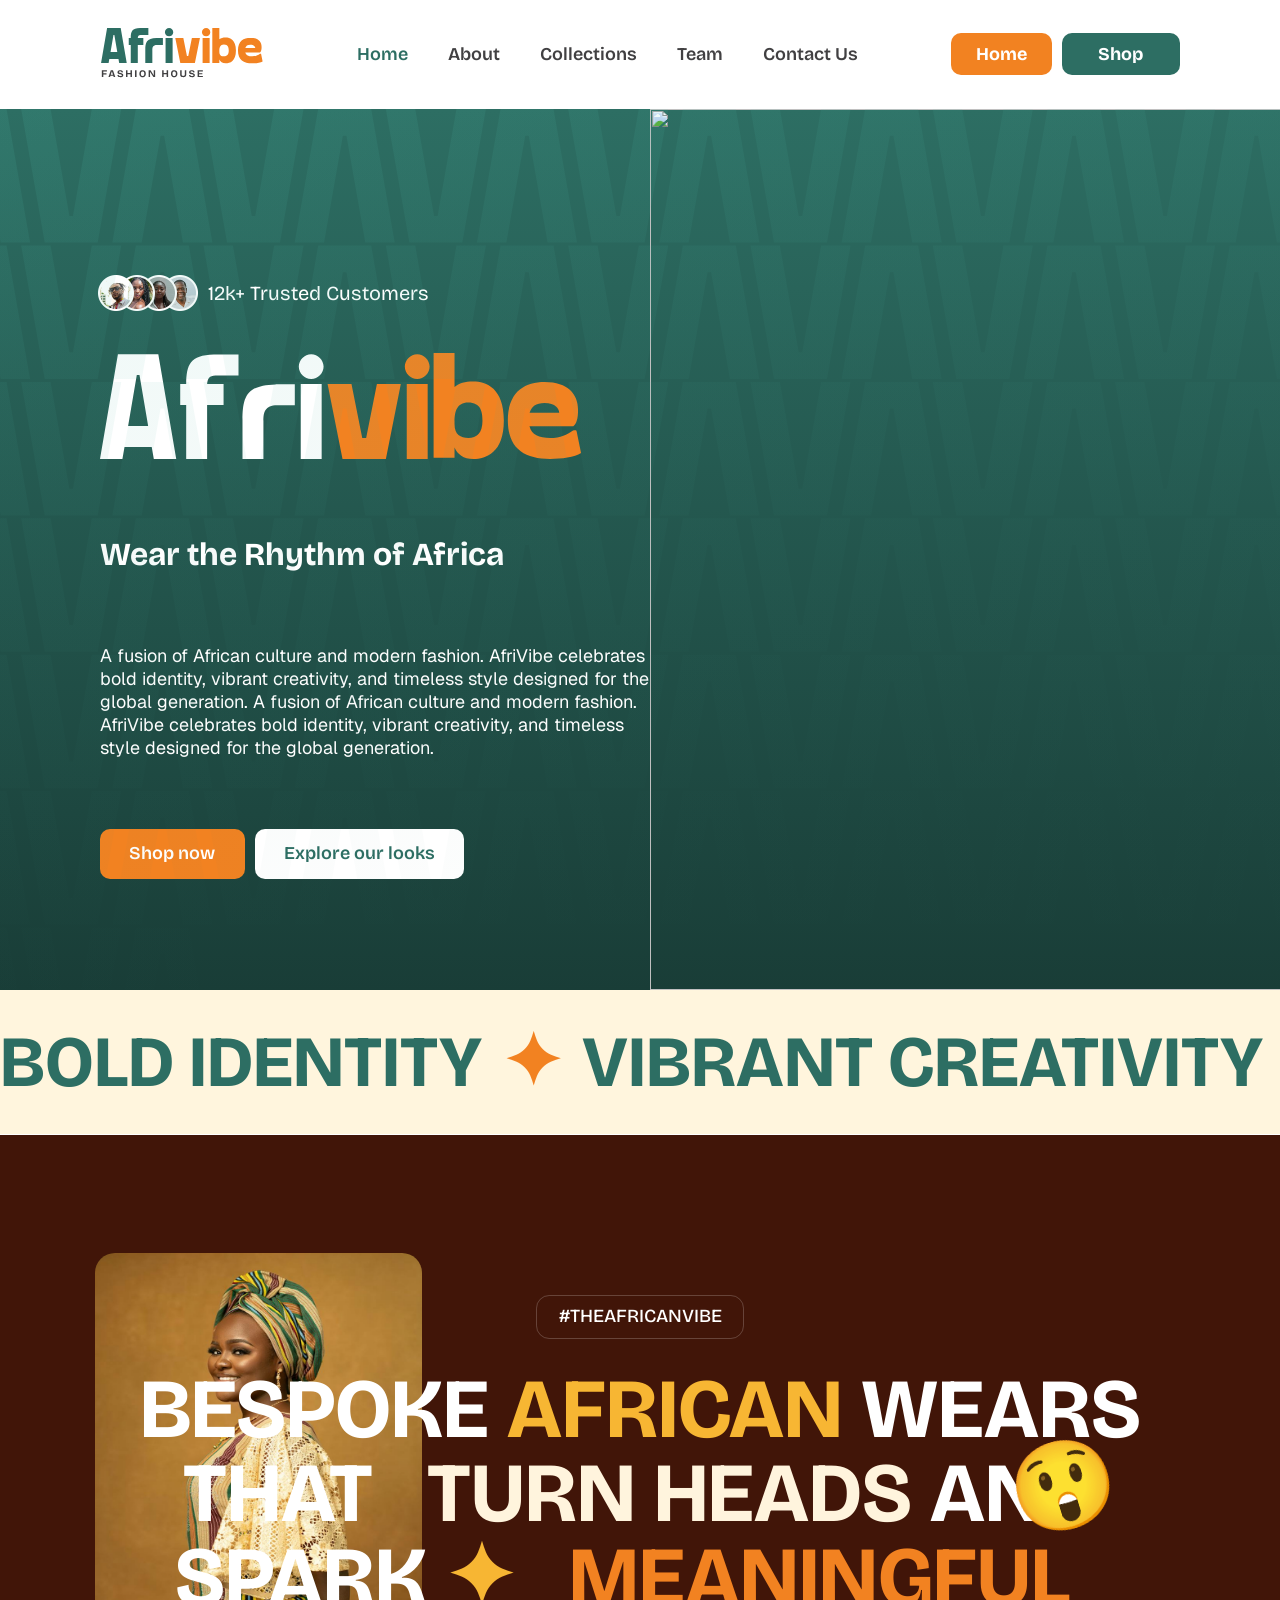
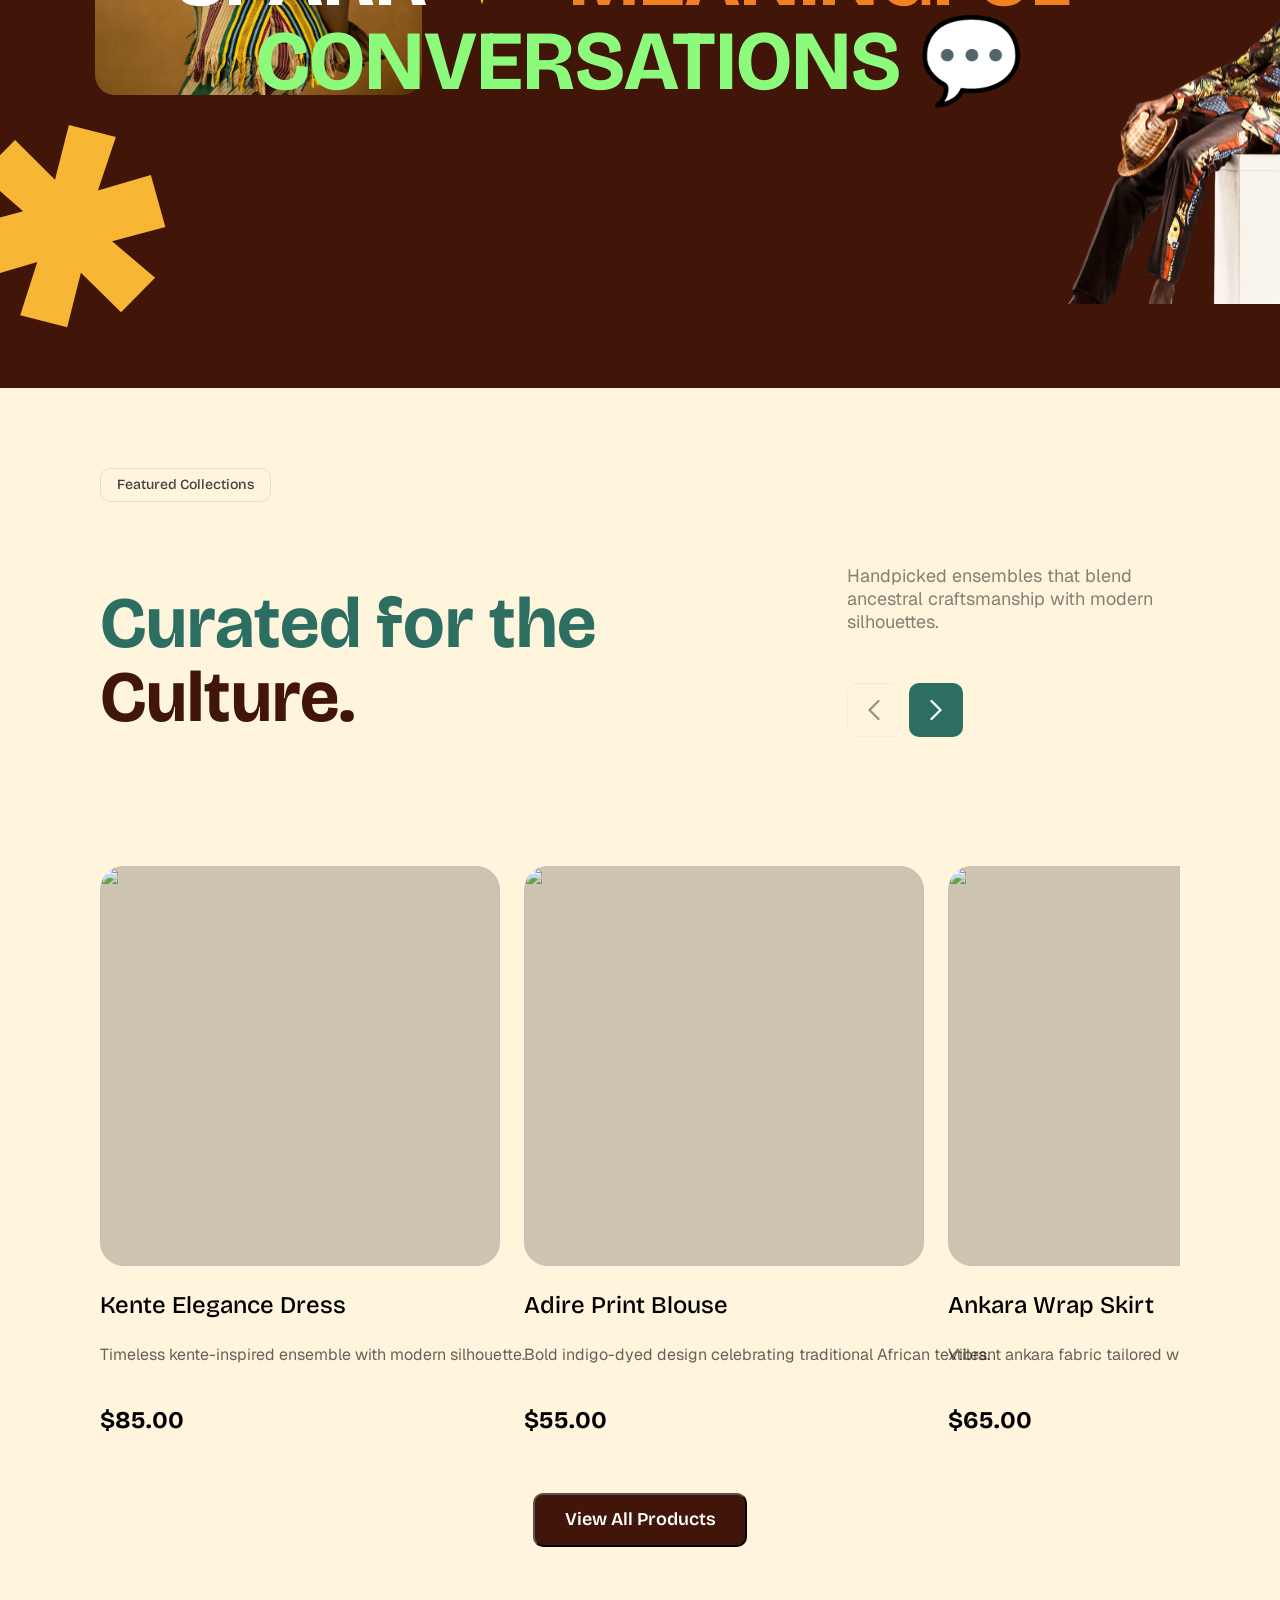
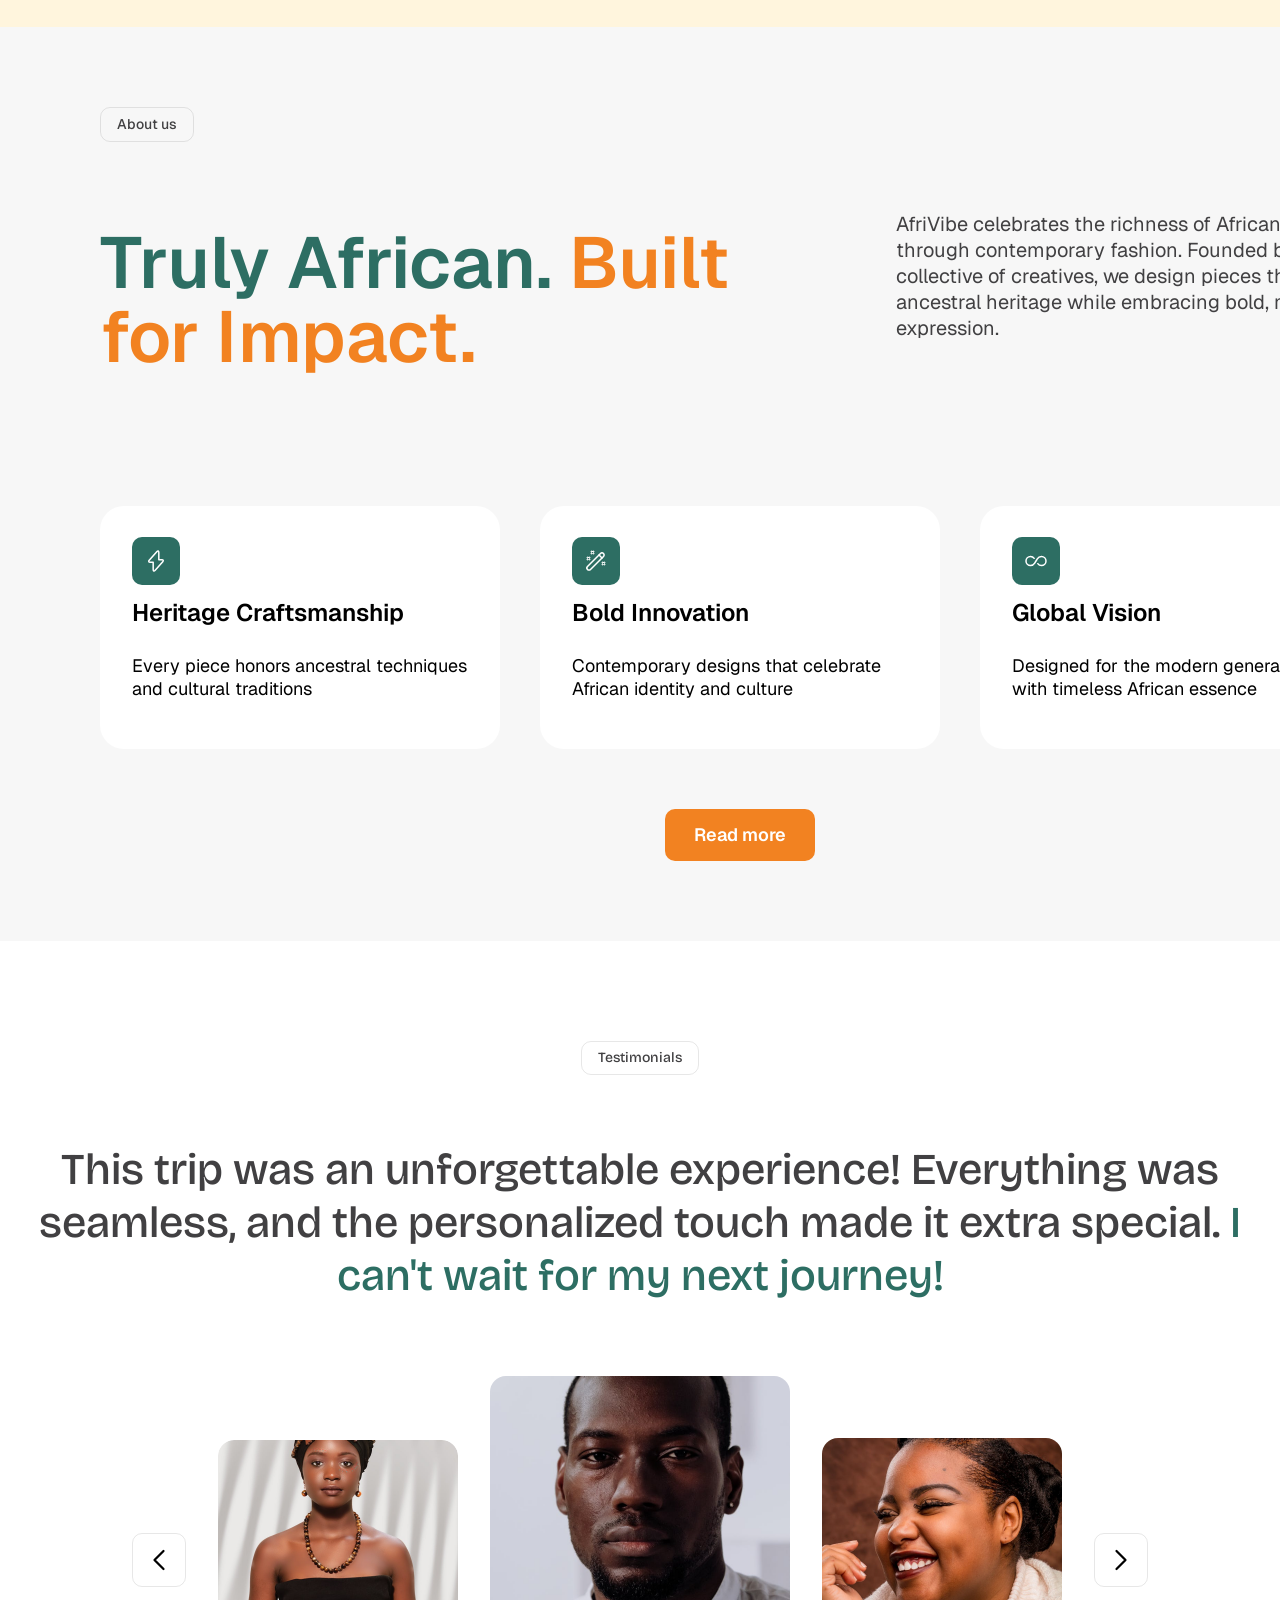
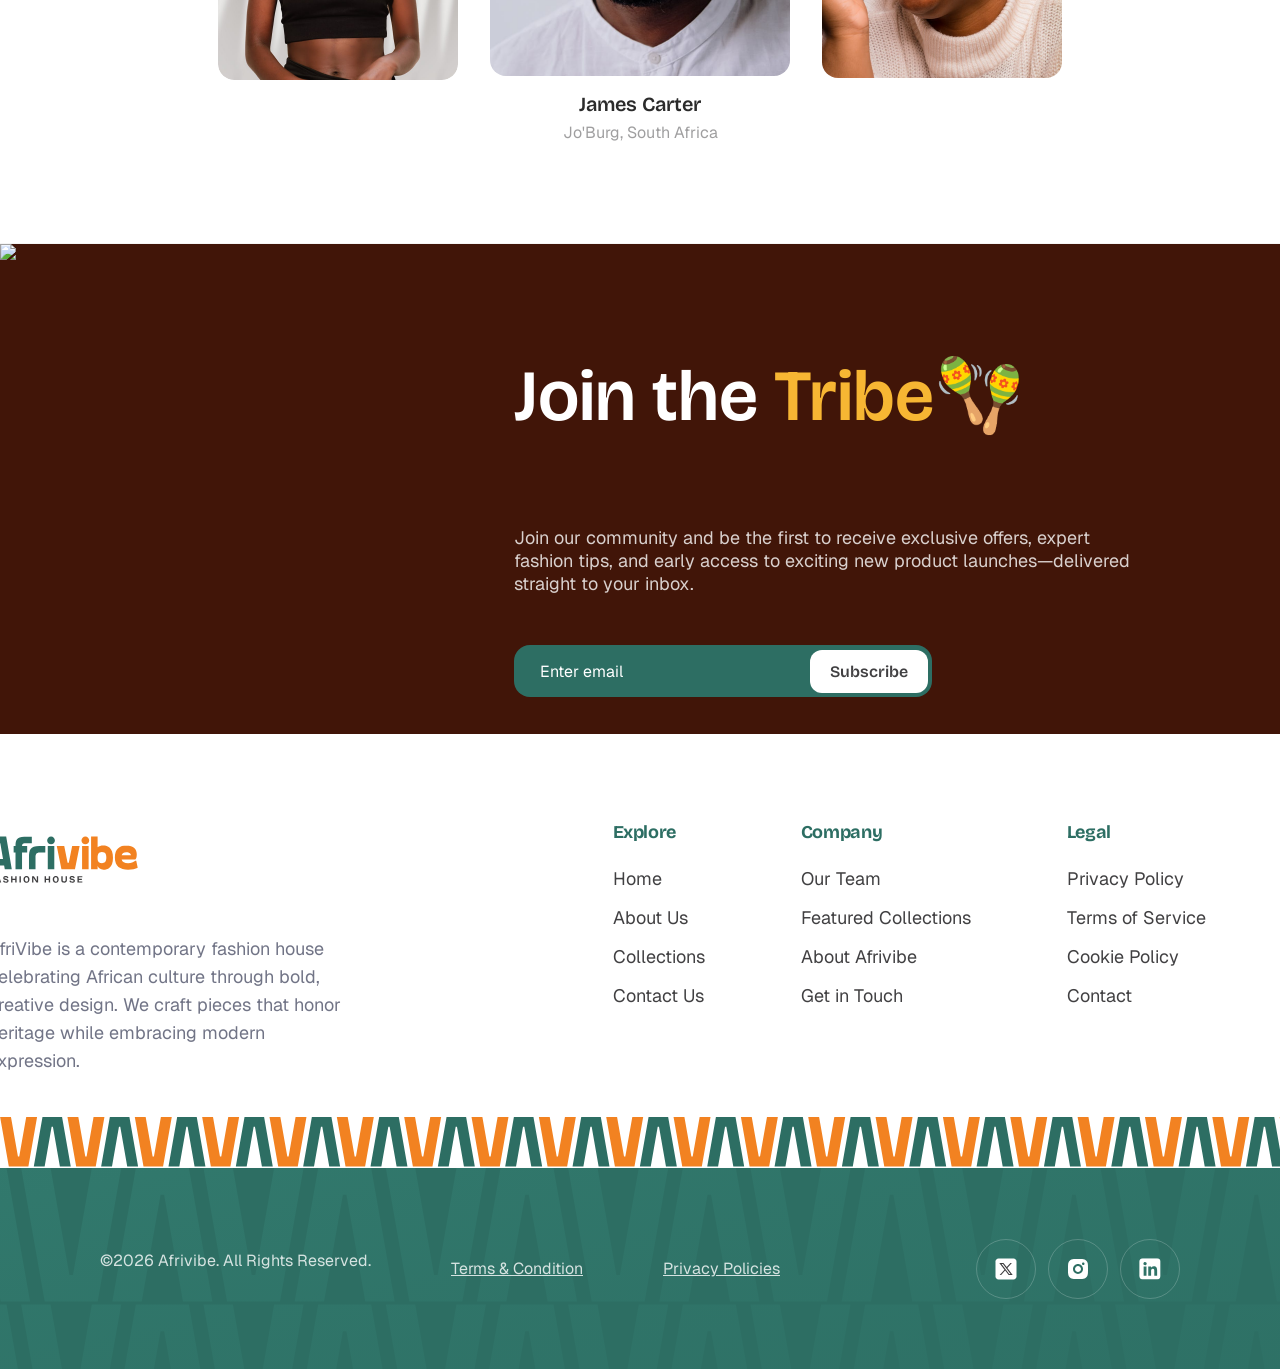
==== commit 8620f0a4: "update copies" ====
--- a/index.html
+++ b/index.html
@@ -19,7 +19,7 @@
   <body>
     <header class="navbar" role="banner">
       <nav class="navbar__frame" aria-label="Main navigation">
-        <a href="./index.html" aria-label="Afrivibe Fashion House - Home">
+        <a href="./" aria-label="Afrivibe Fashion House - Home">
           <img
             class="navbar__logo"
             src="./Assets/logo-nav.svg"
@@ -28,9 +28,7 @@
         </a>
         <ul class="navbar__nav-list" role="list">
           <li class="navbar__nav-item">
-            <a href="./index.html" class="nav-link--active" aria-current="page"
-              >Home</a
-            >
+            <a href="./" class="nav-link--active" aria-current="page">Home</a>
           </li>
           <li class="navbar__nav-item">
             <a href="./About.html" class="nav-link">About</a>
@@ -46,11 +44,7 @@
           </li>
         </ul>
         <div class="navbar__cta-group">
-          <a
-            href="./index.html"
-            class="button button--primary"
-            aria-label="Go to Home"
-          >
+          <a href="./" class="button button--primary" aria-label="Go to Home">
             Home
           </a>
           <a
@@ -226,12 +220,12 @@
           </div>
           <div class="product-card__details">
             <div class="product-card__info">
-              <div class="product-card__title">Radiant Glow Cream</div>
+              <div class="product-card__title">Kente Elegance Dress</div>
               <p class="product-card__description">
-                Deep hydration for smooth, luminous skin.
-              </p>
-            </div>
-            <div class="product-card__price">$28.00</div>
+                Timeless kente-inspired ensemble with modern silhouette.
+              </p>
+            </div>
+            <div class="product-card__price">$85.00</div>
           </div>
         </div>
         <div class="product-card">
@@ -240,12 +234,13 @@
           </div>
           <div class="product-card__details">
             <div class="product-card__info">
-              <div class="product-card__title">Flawless Finish Foundation</div>
+              <div class="product-card__title">Adire Print Blouse</div>
               <p class="product-card__description">
-                Even coverage for a natural, radiant look.
-              </p>
-            </div>
-            <div class="product-card__price">$15.00</div>
+                Bold indigo-dyed design celebrating traditional African
+                textiles.
+              </p>
+            </div>
+            <div class="product-card__price">$55.00</div>
           </div>
         </div>
         <div class="product-card">
@@ -254,12 +249,12 @@
           </div>
           <div class="product-card__details">
             <div class="product-card__info">
-              <div class="product-card__title">Hydra Restore Moisturizer</div>
+              <div class="product-card__title">Ankara Wrap Skirt</div>
               <p class="product-card__description">
-                Lightweight cream that replenishes and soothes skin.
-              </p>
-            </div>
-            <div class="product-card__price">$32.00</div>
+                Vibrant ankara fabric tailored with contemporary flair.
+              </p>
+            </div>
+            <div class="product-card__price">$65.00</div>
           </div>
         </div>
         <div class="product-card">
@@ -268,12 +263,13 @@
           </div>
           <div class="product-card__details">
             <div class="product-card__info">
-              <div class="product-card__title">Revive Radiance Serum</div>
+              <div class="product-card__title">Dashiki Power Shirt</div>
               <p class="product-card__description">
-                Powerful formula to brighten and restore glow.
-              </p>
-            </div>
-            <div class="product-card__price">$48.00</div>
+                Heritage-inspired with bold geometric patterns and premium
+                fabric.
+              </p>
+            </div>
+            <div class="product-card__price">$72.00</div>
           </div>
         </div>
         <div class="product-card">
@@ -282,12 +278,12 @@
           </div>
           <div class="product-card__details">
             <div class="product-card__info">
-              <div class="product-card__title">Revive Radiance Serum</div>
+              <div class="product-card__title">Braided Linen Coat</div>
               <p class="product-card__description">
-                Powerful formula to brighten and restore glow.
-              </p>
-            </div>
-            <div class="product-card__price">$48.00</div>
+                Contemporary coat featuring traditional braided details.
+              </p>
+            </div>
+            <div class="product-card__price">$125.00</div>
           </div>
         </div>
       </div>
@@ -311,9 +307,10 @@
             </p>
           </div>
           <p class="about__description">
-            What began as a side project between two creatives quickly turned
-            into a mission-driven agency helping brands disrupt, resonate, and
-            scale.
+            AfriVibe celebrates the richness of African culture through
+            contemporary fashion. Founded by a collective of creatives, we
+            design pieces that honor ancestral heritage while embracing bold,
+            modern expression.
           </p>
         </div>
         <div class="features-grid">
@@ -323,10 +320,10 @@
                 <div class="feature-card__icon-box">
                   <img class="feature-card__icon" src="Assets/flash.svg" />
                 </div>
-                <div class="feature-card__title">Strategic Expertise</div>
+                <div class="feature-card__title">Heritage Craftsmanship</div>
               </div>
               <p class="feature-card__description">
-                We create data-driven strategies that boost brand awareness
+                Every piece honors ancestral techniques and cultural traditions
               </p>
             </div>
           </div>
@@ -336,10 +333,10 @@
                 <div class="feature-card__icon-box">
                   <img class="feature-card__icon" src="Assets/magicpen.svg" />
                 </div>
-                <div class="feature-card__title">Excellent Creativity</div>
+                <div class="feature-card__title">Bold Innovation</div>
               </div>
               <p class="feature-card__description">
-                Our bold ideas deliver real results and have earned recognition
+                Contemporary designs that celebrate African identity and culture
               </p>
             </div>
           </div>
@@ -349,10 +346,10 @@
                 <div class="feature-card__icon-box">
                   <img class="feature-card__icon" src="Assets/unlimited.svg" />
                 </div>
-                <div class="feature-card__title">Always By Your Side</div>
+                <div class="feature-card__title">Global Vision</div>
               </div>
               <p class="feature-card__description">
-                We stay responsive and committed from starting to finishing
+                Designed for the modern generation with timeless African essence
               </p>
             </div>
           </div>
@@ -486,15 +483,16 @@
           <div class="footer__about">
             <img class="footer__logo" src="/Assets/logo-nav.svg" />
             <p class="footer__description">
-              Afrivibe delivers reliable and blah blah blah-driven fashion
-              solutions that simplify fashion fashion in fashion whatever.
+              AfriVibe is a contemporary fashion house celebrating African
+              culture through bold, creative design. We craft pieces that honor
+              heritage while embracing modern expression.
             </p>
           </div>
           <div class="footer__nav">
             <div class="footer__nav-section">
               <div class="footer__heading">Explore</div>
               <div class="footer__links-group">
-                <a href="./index.html" class="footer__link">Home</a>
+                <a href="./" class="footer__link">Home</a>
                 <a href="./About.html" class="footer__link">About Us</a>
                 <a href="#featured__section" class="footer__link"
                   >Collections</a
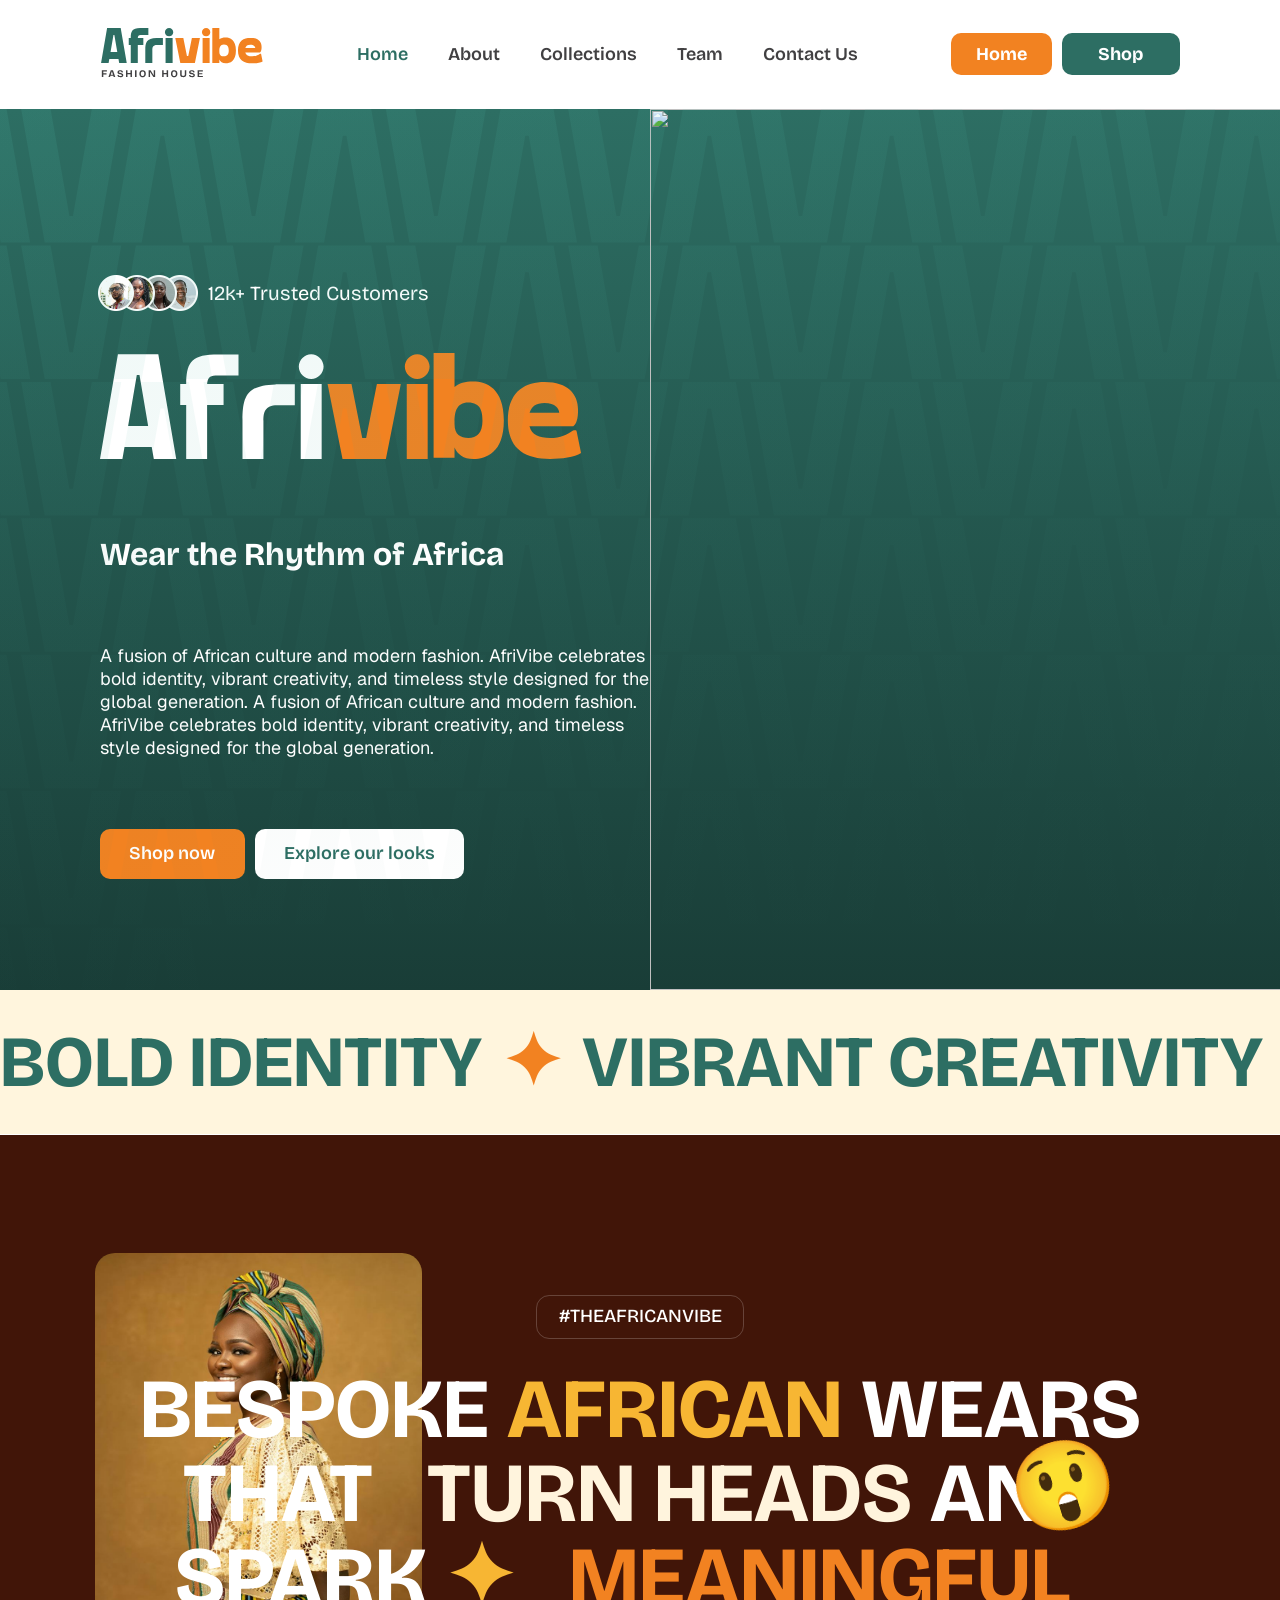
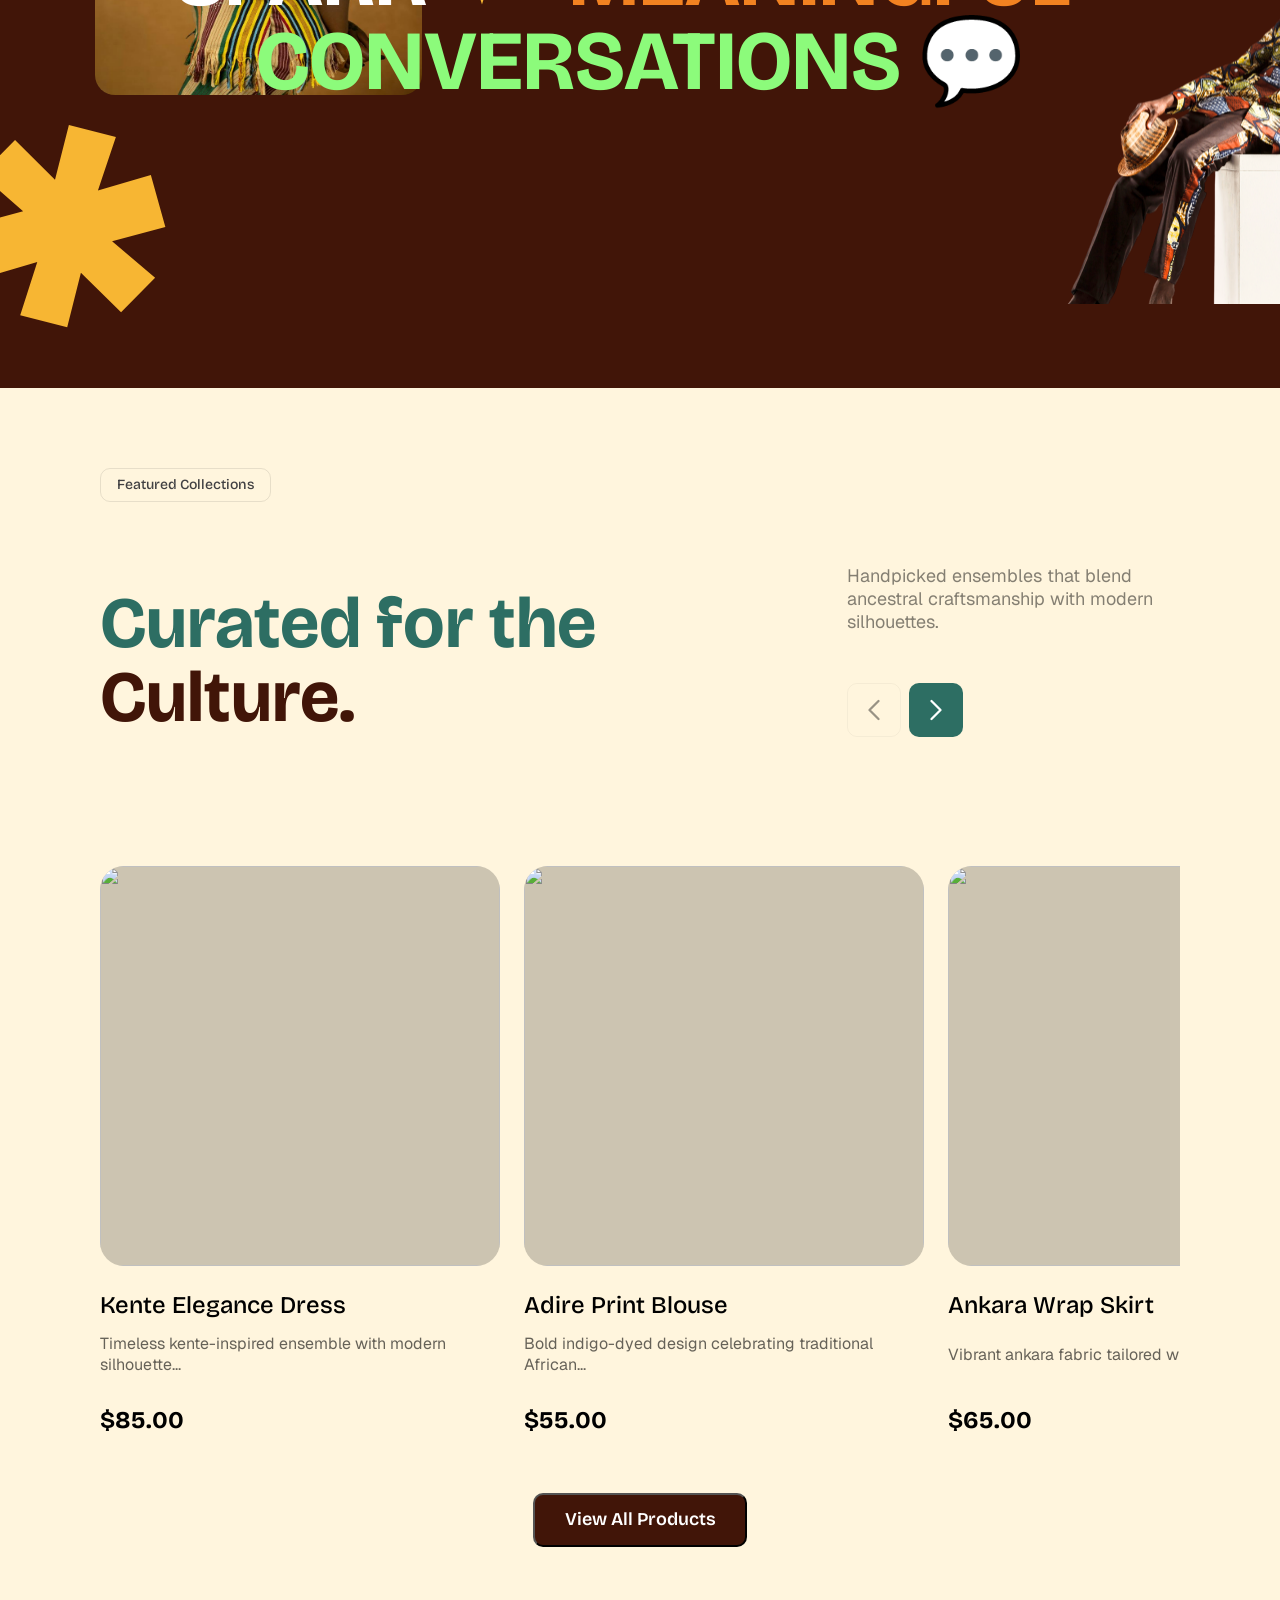
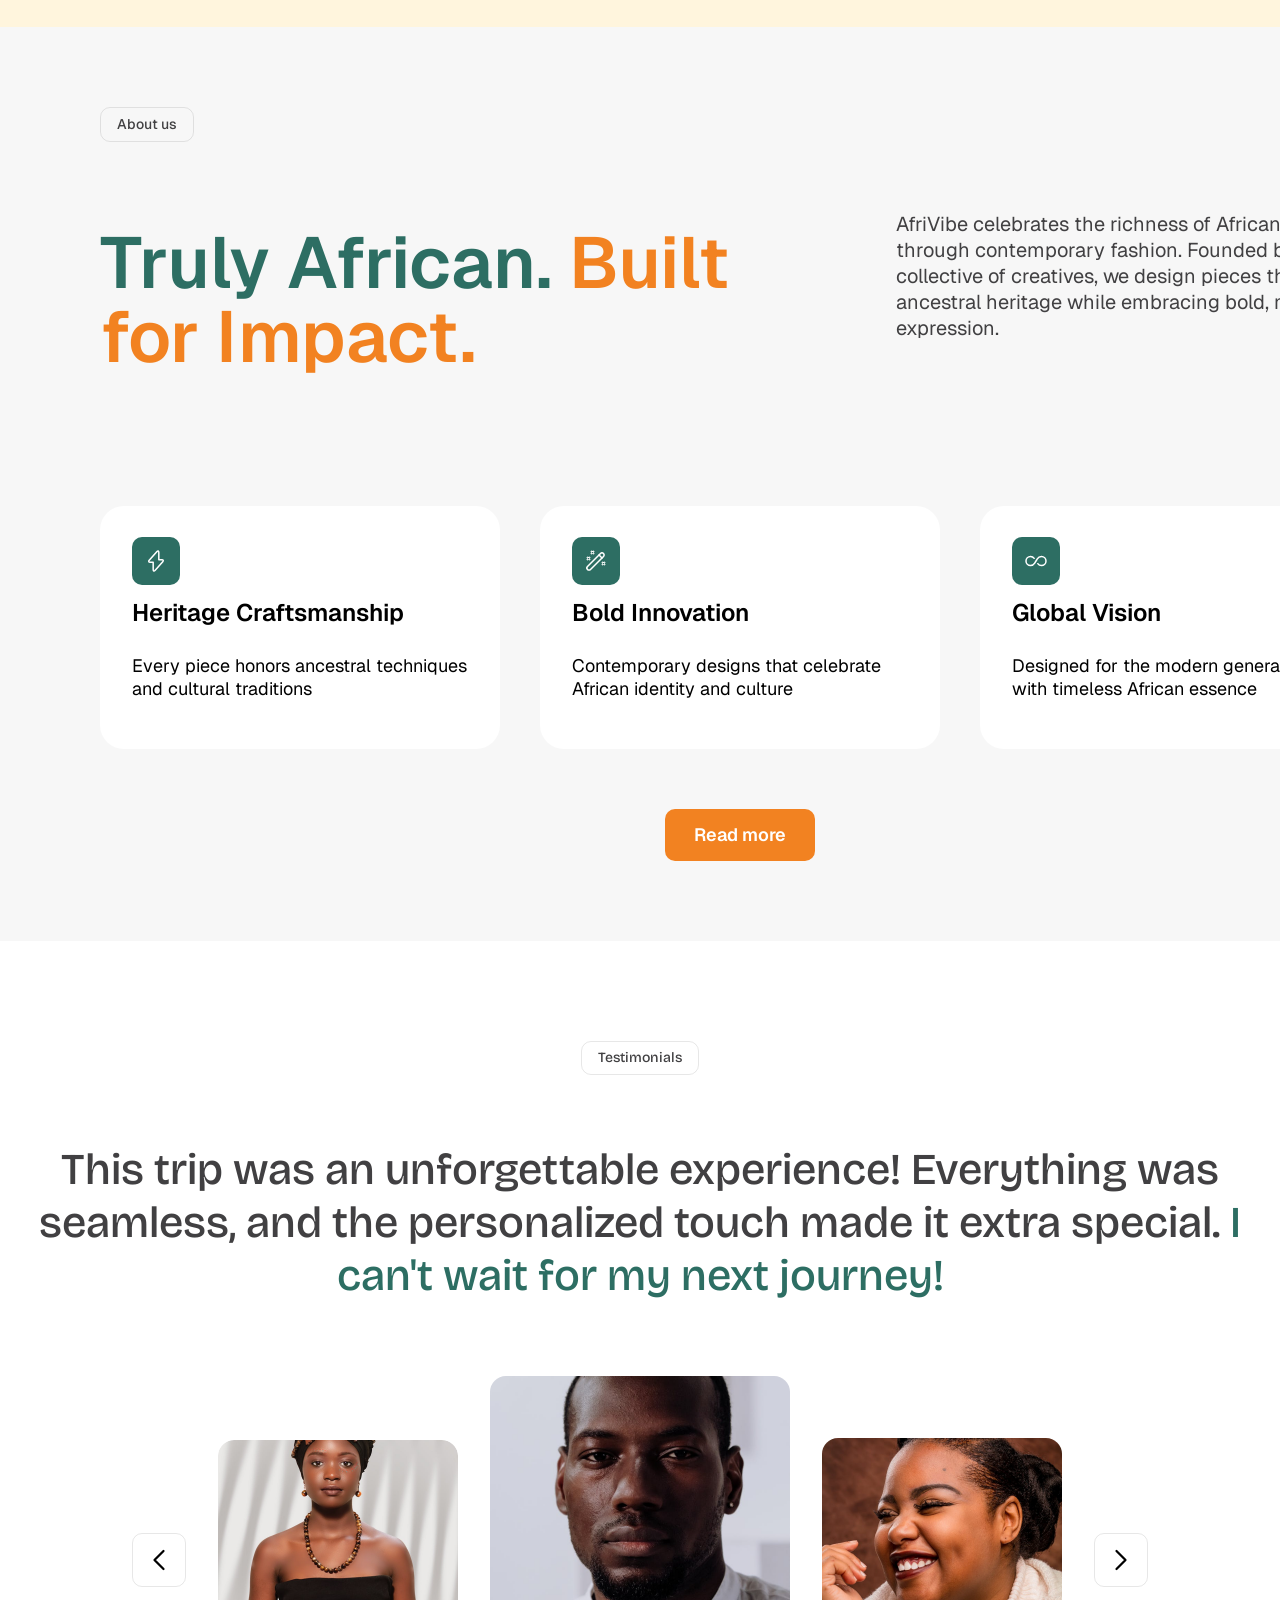
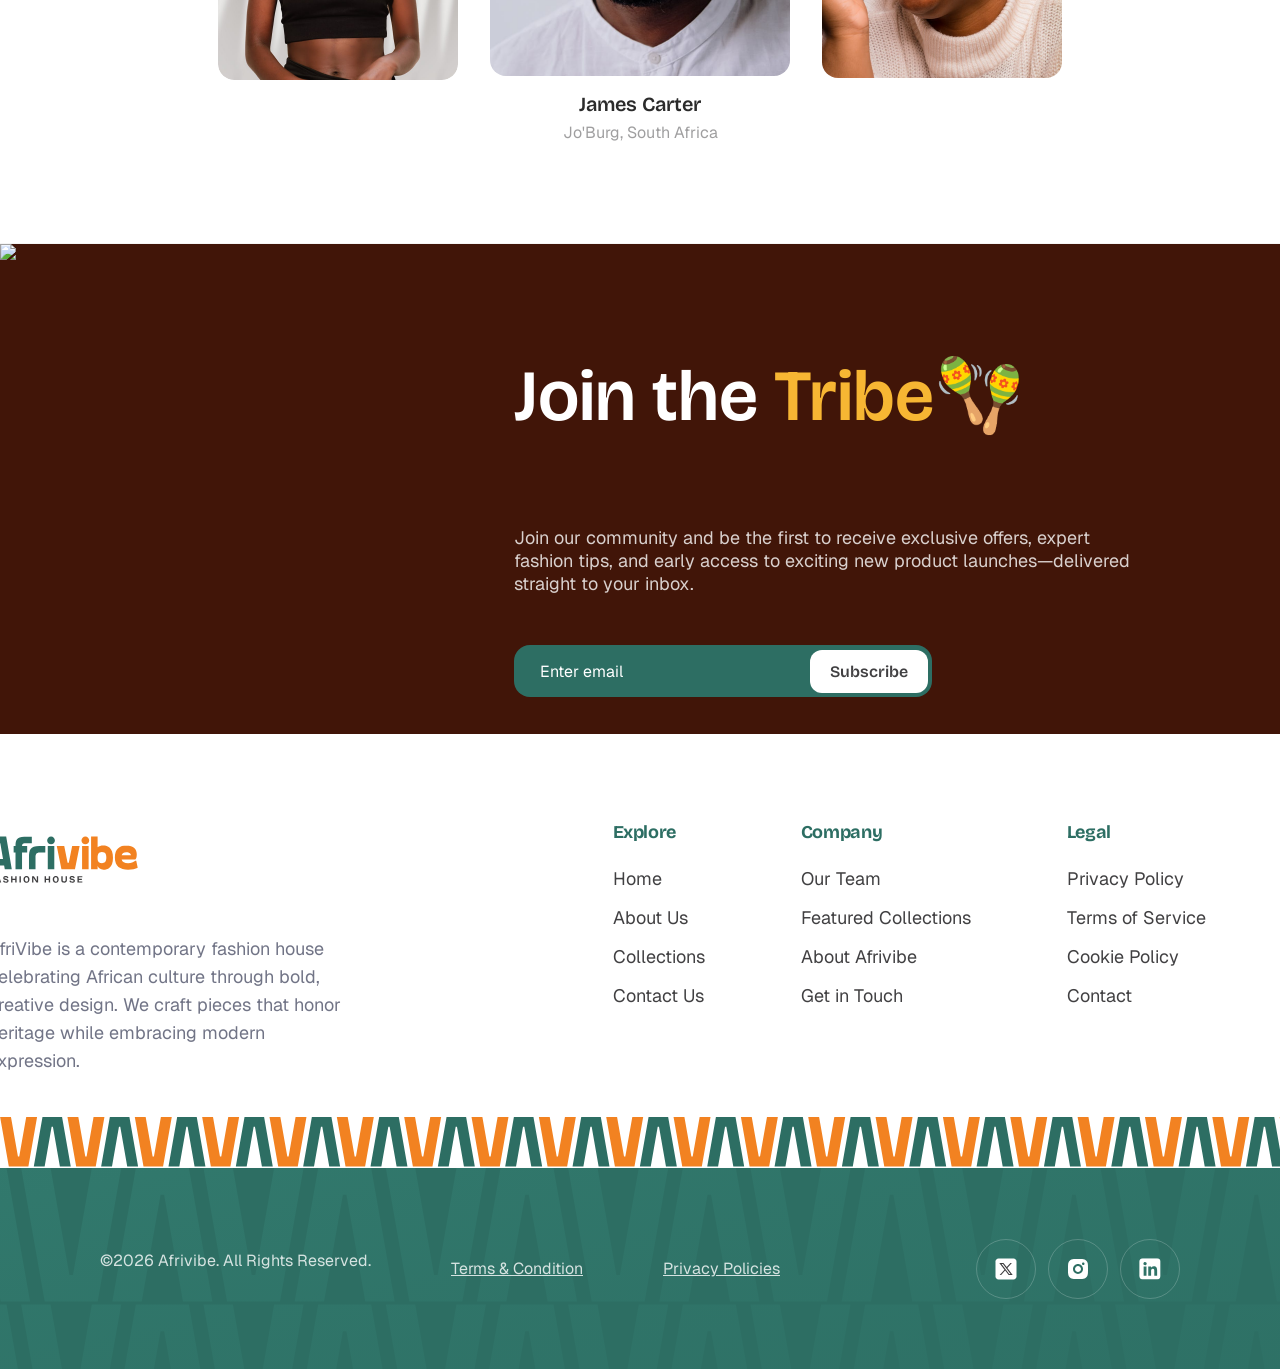
==== commit da651995: "Install Vercel Web Analytics integration # Vercel Web Analytics Implementation  ## Summary Successfu" ====
--- a/index.html
+++ b/index.html
@@ -15,6 +15,9 @@
       href="https://fonts.googleapis.com/css2?family=Bricolage+Grotesque:opsz,wght@12..96,200..800&family=Geist:wght@100..900&display=swap"
       rel="stylesheet"
     />
+
+    <!-- Vercel Web Analytics -->
+    <script defer src="https://cdn.vercel-insights.com/v1/script.js"></script>
   </head>
   <body>
     <header class="navbar" role="banner">
--- a/index.css
+++ b/index.css
@@ -601,7 +601,6 @@
   font-size: 16px;
   letter-spacing: 0;
   line-height: normal;
-  white-space: nowrap;
 }
 
 .product-card__price {
